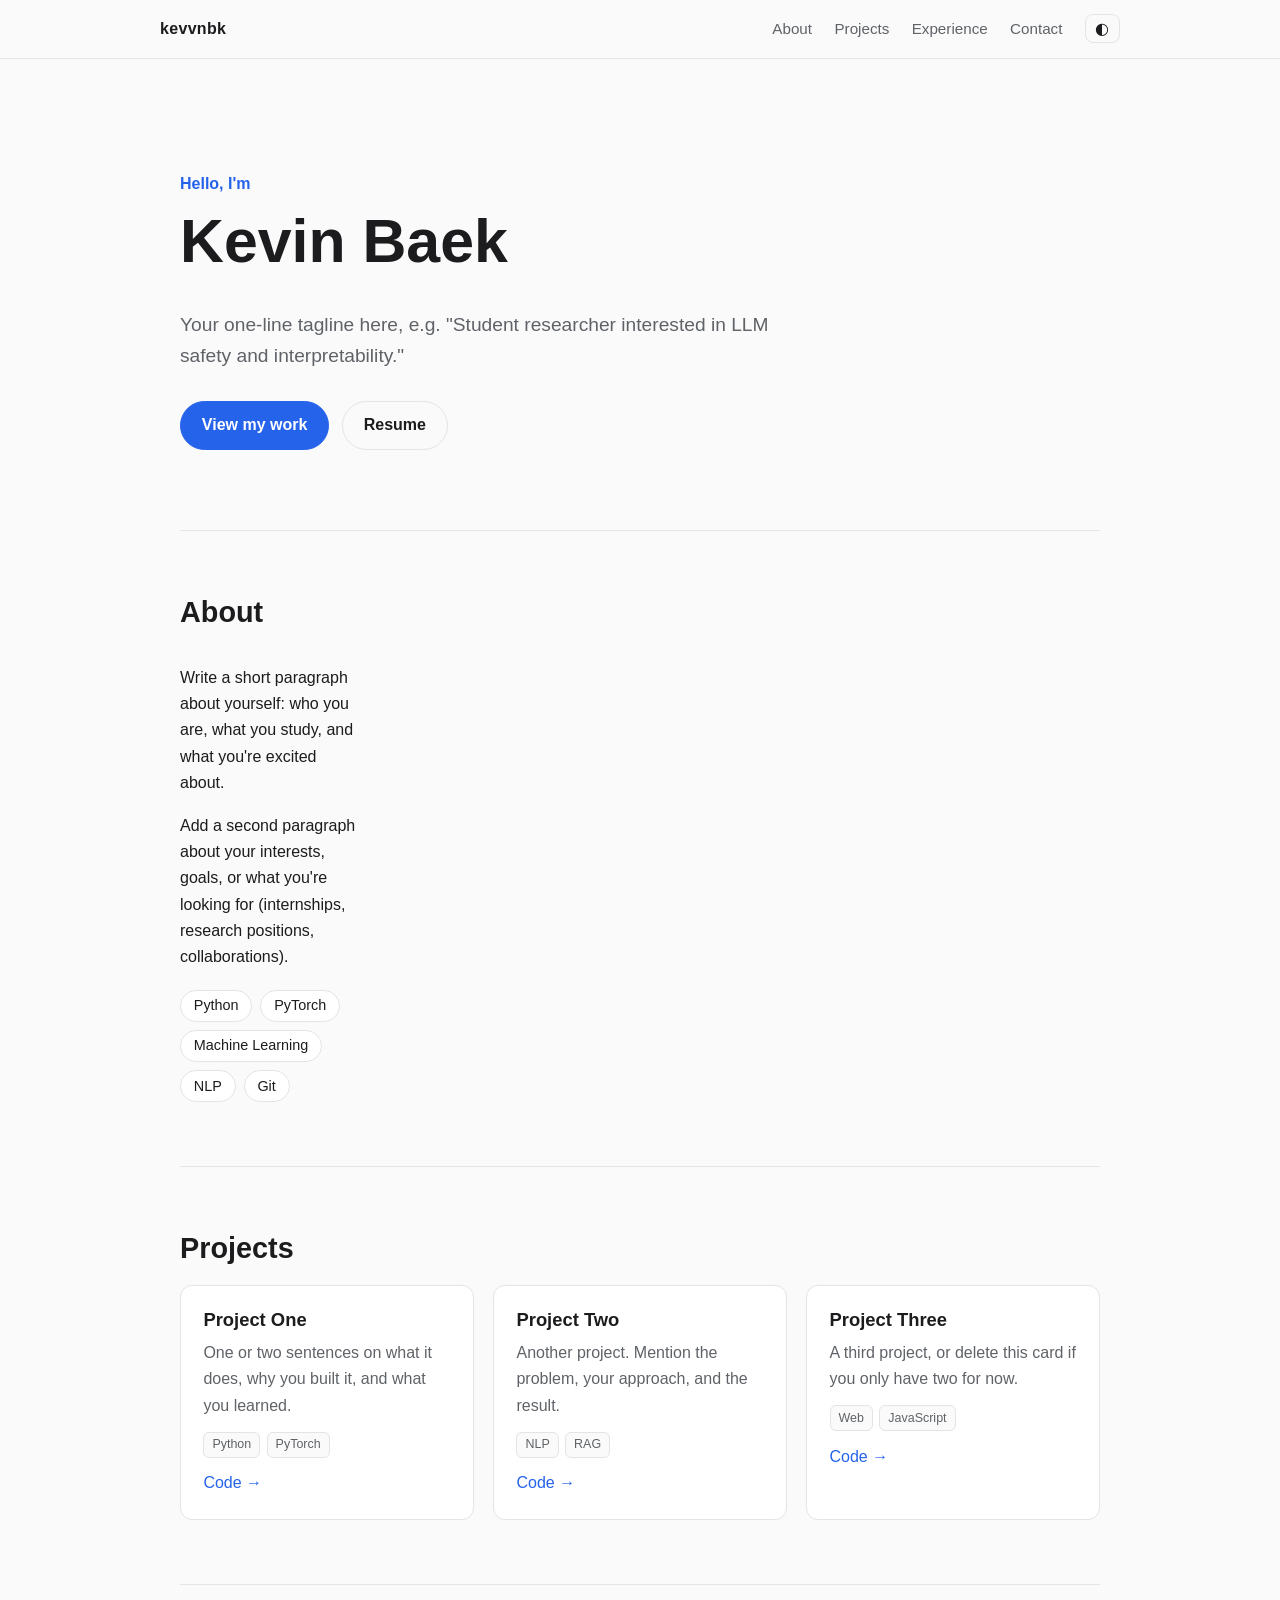
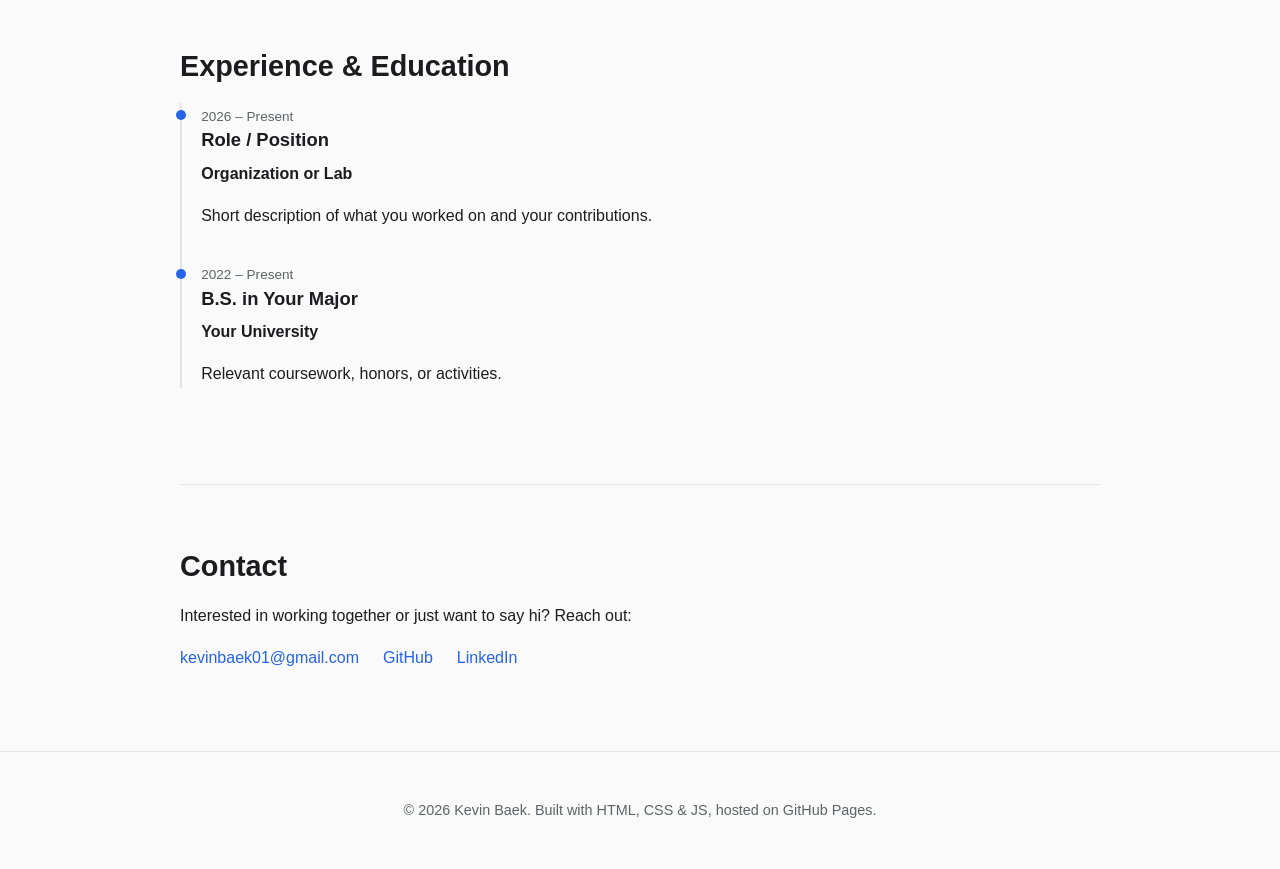
==== index.html @ c14996e8 "basic structure for website" ====
<!DOCTYPE html>
<html lang="en">
<head>
  <meta charset="UTF-8" />
  <meta name="viewport" content="width=device-width, initial-scale=1.0" />
  <title>Kevin Baek | Portfolio</title>
  <meta name="description" content="Portfolio of Kevin Baek: projects, research, and contact." />
  <link rel="icon" href="assets/images/favicon.svg" type="image/svg+xml" />
  <link rel="stylesheet" href="css/style.css" />
</head>
<body>
  <header class="site-header">
    <a class="logo" href="#home">kevvnbk</a>
    <button class="nav-toggle" aria-label="Toggle navigation" aria-expanded="false">☰</button>
    <nav class="site-nav" id="site-nav">
      <a href="#about">About</a>
      <a href="#projects">Projects</a>
      <a href="#experience">Experience</a>
      <a href="#contact">Contact</a>
      <button class="theme-toggle" aria-label="Toggle dark mode">◐</button>
    </nav>
  </header>

  <main>
    <!-- HERO -->
    <section id="home" class="hero">
      <p class="eyebrow">Hello, I'm</p>
      <h1>Kevin Baek</h1>
      <p class="tagline">Your one-line tagline here, e.g. "Student researcher interested in LLM safety and interpretability."</p>
      <div class="hero-actions">
        <a class="btn btn-primary" href="#projects">View my work</a>
        <a class="btn" href="assets/docs/resume.pdf" target="_blank" rel="noopener">Resume</a>
      </div>
    </section>

    <!-- ABOUT -->
    <section id="about" class="section">
      <h2>About</h2>
      <div class="about-grid">
        <img class="avatar" src="assets/images/profile.jpg" alt="Photo of Kevin Baek"
             onerror="this.style.display='none'" />
        <div>
          <p>Write a short paragraph about yourself: who you are, what you study, and what you're excited about.</p>
          <p>Add a second paragraph about your interests, goals, or what you're looking for (internships, research positions, collaborations).</p>
          <ul class="skills">
            <li>Python</li>
            <li>PyTorch</li>
            <li>Machine Learning</li>
            <li>NLP</li>
            <li>Git</li>
          </ul>
        </div>
      </div>
    </section>

    <!-- PROJECTS -->
    <section id="projects" class="section">
      <h2>Projects</h2>
      <div class="cards">
        <article class="card">
          <h3>Project One</h3>
          <p>One or two sentences on what it does, why you built it, and what you learned.</p>
          <p class="tags"><span>Python</span><span>PyTorch</span></p>
          <p class="links">
            <a href="https://github.com/kevvnbk" target="_blank" rel="noopener">Code →</a>
          </p>
        </article>

        <article class="card">
          <h3>Project Two</h3>
          <p>Another project. Mention the problem, your approach, and the result.</p>
          <p class="tags"><span>NLP</span><span>RAG</span></p>
          <p class="links">
            <a href="https://github.com/kevvnbk" target="_blank" rel="noopener">Code →</a>
          </p>
        </article>

        <article class="card">
          <h3>Project Three</h3>
          <p>A third project, or delete this card if you only have two for now.</p>
          <p class="tags"><span>Web</span><span>JavaScript</span></p>
          <p class="links">
            <a href="https://github.com/kevvnbk" target="_blank" rel="noopener">Code →</a>
          </p>
        </article>
      </div>
    </section>

    <!-- EXPERIENCE -->
    <section id="experience" class="section">
      <h2>Experience &amp; Education</h2>
      <ol class="timeline">
        <li>
          <span class="when">2026 – Present</span>
          <h3>Role / Position</h3>
          <p class="where">Organization or Lab</p>
          <p>Short description of what you worked on and your contributions.</p>
        </li>
        <li>
          <span class="when">2022 – Present</span>
          <h3>B.S. in Your Major</h3>
          <p class="where">Your University</p>
          <p>Relevant coursework, honors, or activities.</p>
        </li>
      </ol>
    </section>

    <!-- CONTACT -->
    <section id="contact" class="section">
      <h2>Contact</h2>
      <p>Interested in working together or just want to say hi? Reach out:</p>
      <ul class="contact-list">
        <li><a href="mailto:kevinbaek01@gmail.com">kevinbaek01@gmail.com</a></li>
        <li><a href="https://github.com/kevvnbk" target="_blank" rel="noopener">GitHub</a></li>
        <li><a href="https://www.linkedin.com/in/your-handle" target="_blank" rel="noopener">LinkedIn</a></li>
      </ul>
    </section>
  </main>

  <footer class="site-footer">
    <p>© <span id="year"></span> Kevin Baek. Built with HTML, CSS &amp; JS, hosted on GitHub Pages.</p>
  </footer>

  <script src="js/main.js"></script>
</body>
</html>
---- css/style.css ----
/* ---------- Theme tokens ---------- */
:root {
  --bg: #fafafa;
  --surface: #ffffff;
  --text: #1c1c1e;
  --muted: #5f6368;
  --border: #e4e4e7;
  --accent: #2563eb;
  --accent-contrast: #ffffff;
  --radius: 12px;
  --max-width: 960px;
}

:root[data-theme="dark"] {
  --bg: #0f1115;
  --surface: #171a21;
  --text: #ececf1;
  --muted: #9aa0aa;
  --border: #2a2f3a;
  --accent: #6ea8ff;
  --accent-contrast: #0f1115;
}

/* ---------- Base ---------- */
*, *::before, *::after { box-sizing: border-box; }

html { scroll-behavior: smooth; scroll-padding-top: 72px; }

body {
  margin: 0;
  background: var(--bg);
  color: var(--text);
  font-family: -apple-system, BlinkMacSystemFont, "Segoe UI", Roboto, "Noto Sans KR", sans-serif;
  line-height: 1.65;
}

a { color: var(--accent); text-decoration: none; }
a:hover { text-decoration: underline; }

h1, h2, h3 { line-height: 1.2; margin: 0 0 0.5em; }
h1 { font-size: clamp(2.4rem, 6vw, 3.8rem); }
h2 { font-size: 1.8rem; margin-bottom: 1.2rem; }
h3 { font-size: 1.15rem; }

/* ---------- Header / nav ---------- */
.site-header {
  position: sticky;
  top: 0;
  z-index: 10;
  display: flex;
  align-items: center;
  justify-content: space-between;
  padding: 0.9rem max(1.25rem, calc((100% - var(--max-width)) / 2));
  background: color-mix(in srgb, var(--bg) 88%, transparent);
  backdrop-filter: blur(8px);
  border-bottom: 1px solid var(--border);
}

.logo { font-weight: 700; color: var(--text); letter-spacing: 0.02em; }

.site-nav { display: flex; align-items: center; gap: 1.4rem; }
.site-nav a { color: var(--muted); font-size: 0.95rem; }
.site-nav a:hover { color: var(--text); text-decoration: none; }

.theme-toggle, .nav-toggle {
  background: none;
  border: 1px solid var(--border);
  color: var(--text);
  border-radius: 8px;
  padding: 0.25rem 0.6rem;
  font-size: 1rem;
  cursor: pointer;
}
.nav-toggle { display: none; }

/* ---------- Layout ---------- */
main { max-width: var(--max-width); margin: 0 auto; padding: 0 1.25rem; }
.section { padding: 4rem 0; border-top: 1px solid var(--border); }

/* ---------- Hero ---------- */
.hero { padding: 7rem 0 5rem; }
.eyebrow { color: var(--accent); font-weight: 600; margin: 0 0 0.5rem; }
.tagline { color: var(--muted); font-size: 1.2rem; max-width: 40rem; }
.hero-actions { display: flex; gap: 0.8rem; margin-top: 1.8rem; flex-wrap: wrap; }

.btn {
  display: inline-block;
  padding: 0.65rem 1.3rem;
  border-radius: 999px;
  border: 1px solid var(--border);
  color: var(--text);
  font-weight: 600;
  transition: transform 0.15s ease, border-color 0.15s ease;
}
.btn:hover { text-decoration: none; transform: translateY(-1px); border-color: var(--accent); }
.btn-primary { background: var(--accent); color: var(--accent-contrast); border-color: var(--accent); }

/* ---------- About ---------- */
.about-grid { display: grid; grid-template-columns: 180px 1fr; gap: 2rem; align-items: start; }
.avatar { width: 180px; height: 180px; object-fit: cover; border-radius: 50%; border: 1px solid var(--border); }
.skills { list-style: none; display: flex; flex-wrap: wrap; gap: 0.5rem; padding: 0; margin: 1.2rem 0 0; }
.skills li { background: var(--surface); border: 1px solid var(--border); border-radius: 999px; padding: 0.2rem 0.8rem; font-size: 0.9rem; }

/* ---------- Project cards ---------- */
.cards { display: grid; grid-template-columns: repeat(auto-fill, minmax(260px, 1fr)); gap: 1.2rem; }
.card {
  background: var(--surface);
  border: 1px solid var(--border);
  border-radius: var(--radius);
  padding: 1.4rem;
  transition: transform 0.15s ease, box-shadow 0.15s ease;
}
.card:hover { transform: translateY(-3px); box-shadow: 0 8px 24px rgba(0, 0, 0, 0.08); }
.card p { margin: 0 0 0.8rem; color: var(--muted); }
.tags { display: flex; flex-wrap: wrap; gap: 0.4rem; }
.tags span { font-size: 0.78rem; background: var(--bg); border: 1px solid var(--border); border-radius: 6px; padding: 0.1rem 0.5rem; }
.links { margin-bottom: 0 !important; }

/* ---------- Timeline ---------- */
.timeline { list-style: none; margin: 0; padding: 0 0 0 1.2rem; border-left: 2px solid var(--border); }
.timeline li { position: relative; margin-bottom: 2rem; }
.timeline li::before {
  content: "";
  position: absolute;
  left: calc(-1.2rem - 6px);
  top: 0.45rem;
  width: 10px;
  height: 10px;
  border-radius: 50%;
  background: var(--accent);
}
.when { font-size: 0.85rem; color: var(--muted); }
.where { margin: 0 0 0.3rem; font-weight: 600; }

/* ---------- Contact ---------- */
.contact-list { list-style: none; padding: 0; display: flex; gap: 1.5rem; flex-wrap: wrap; }

/* ---------- Footer ---------- */
.site-footer { text-align: center; padding: 2rem 1rem; color: var(--muted); font-size: 0.9rem; border-top: 1px solid var(--border); }

/* ---------- Responsive ---------- */
@media (max-width: 680px) {
  .nav-toggle { display: block; }
  .site-nav {
    display: none;
    position: absolute;
    top: 100%;
    left: 0;
    right: 0;
    flex-direction: column;
    align-items: flex-start;
    gap: 1rem;
    padding: 1rem 1.25rem;
    background: var(--bg);
    border-bottom: 1px solid var(--border);
  }
  .site-nav.open { display: flex; }
  .about-grid { grid-template-columns: 1fr; }
  .avatar { width: 120px; height: 120px; }
  .hero { padding: 4rem 0 3rem; }
}
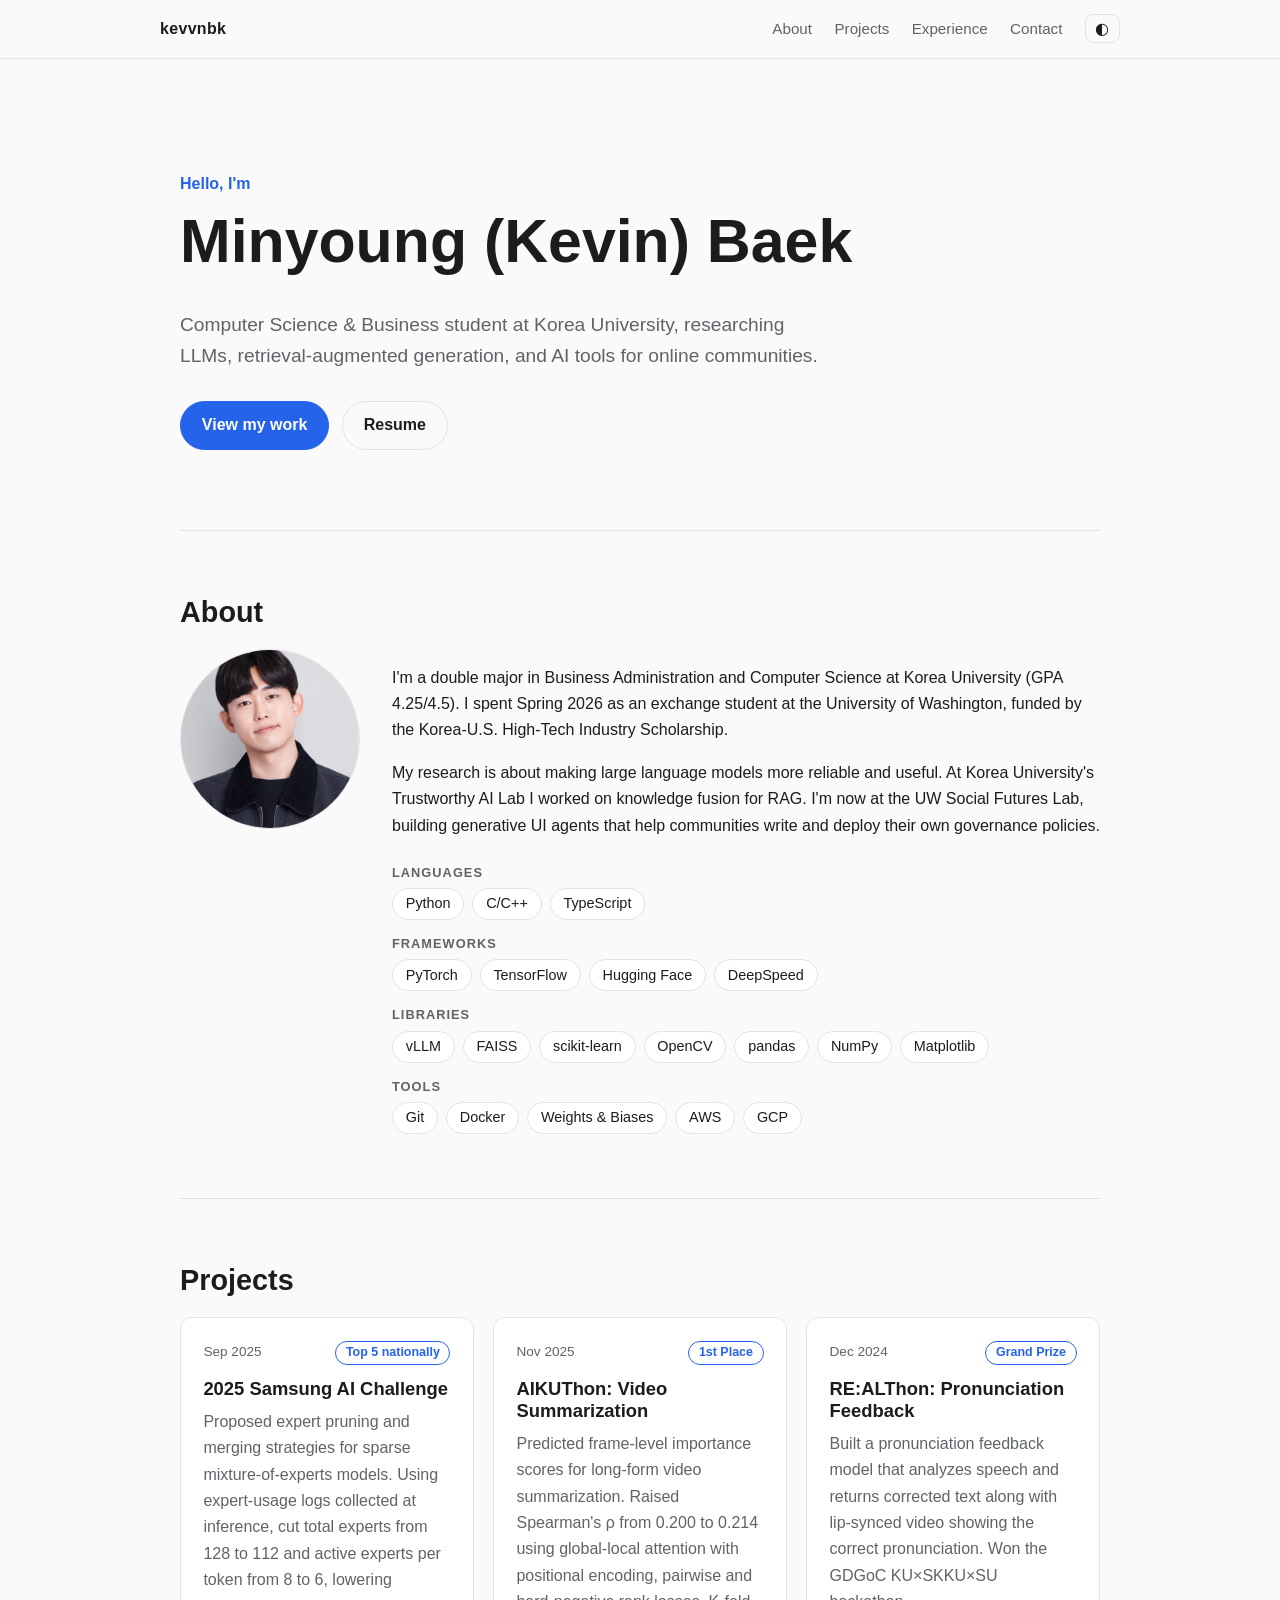
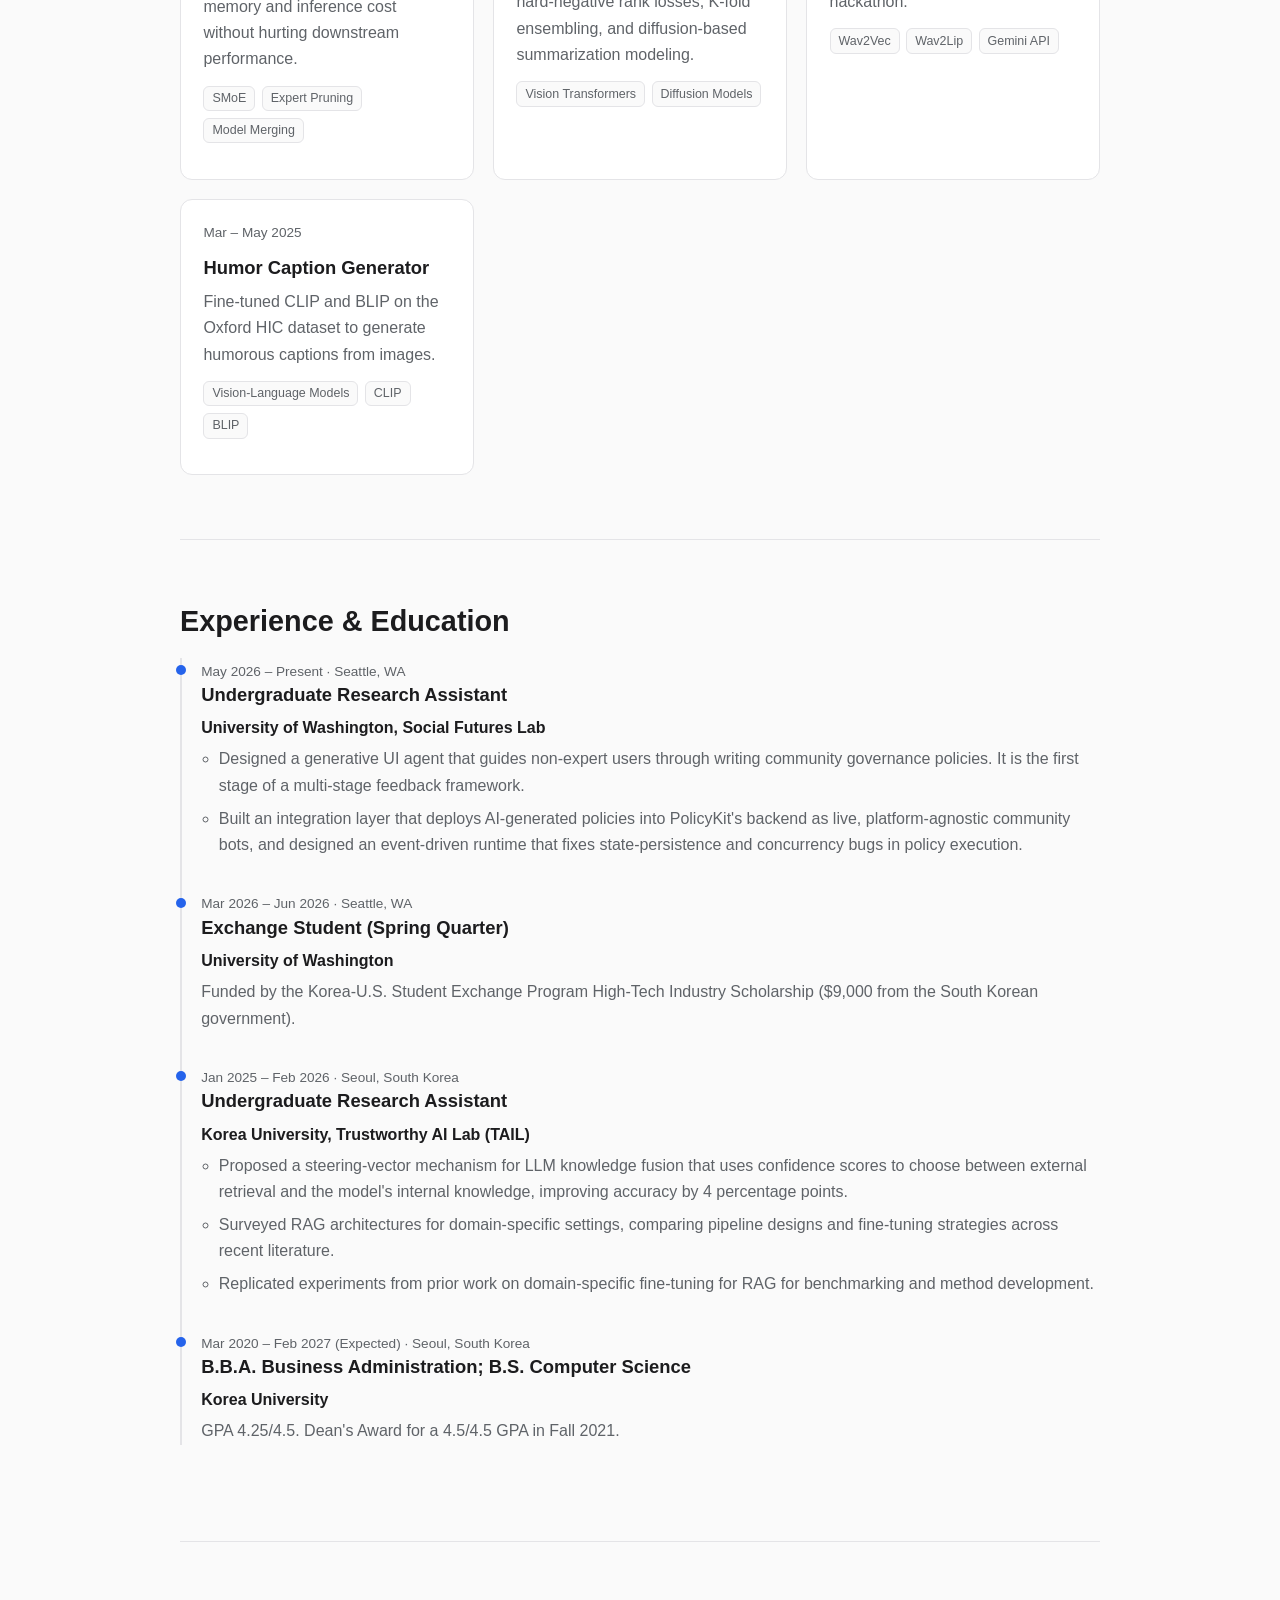
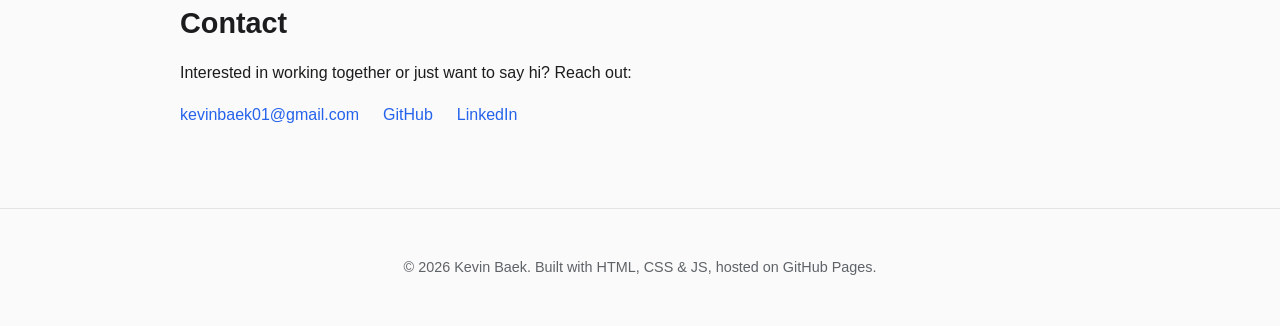
==== commit 24f1bd2c: "update website" ====
--- a/index.html
+++ b/index.html
@@ -1,126 +1,294 @@
-<!DOCTYPE html>
+<!doctype html>
 <html lang="en">
-<head>
-  <meta charset="UTF-8" />
-  <meta name="viewport" content="width=device-width, initial-scale=1.0" />
-  <title>Kevin Baek | Portfolio</title>
-  <meta name="description" content="Portfolio of Kevin Baek: projects, research, and contact." />
-  <link rel="icon" href="assets/images/favicon.svg" type="image/svg+xml" />
-  <link rel="stylesheet" href="css/style.css" />
-</head>
-<body>
-  <header class="site-header">
-    <a class="logo" href="#home">kevvnbk</a>
-    <button class="nav-toggle" aria-label="Toggle navigation" aria-expanded="false">☰</button>
-    <nav class="site-nav" id="site-nav">
-      <a href="#about">About</a>
-      <a href="#projects">Projects</a>
-      <a href="#experience">Experience</a>
-      <a href="#contact">Contact</a>
-      <button class="theme-toggle" aria-label="Toggle dark mode">◐</button>
-    </nav>
-  </header>
-
-  <main>
-    <!-- HERO -->
-    <section id="home" class="hero">
-      <p class="eyebrow">Hello, I'm</p>
-      <h1>Kevin Baek</h1>
-      <p class="tagline">Your one-line tagline here, e.g. "Student researcher interested in LLM safety and interpretability."</p>
-      <div class="hero-actions">
-        <a class="btn btn-primary" href="#projects">View my work</a>
-        <a class="btn" href="assets/docs/resume.pdf" target="_blank" rel="noopener">Resume</a>
-      </div>
-    </section>
-
-    <!-- ABOUT -->
-    <section id="about" class="section">
-      <h2>About</h2>
-      <div class="about-grid">
-        <img class="avatar" src="assets/images/profile.jpg" alt="Photo of Kevin Baek"
-             onerror="this.style.display='none'" />
-        <div>
-          <p>Write a short paragraph about yourself: who you are, what you study, and what you're excited about.</p>
-          <p>Add a second paragraph about your interests, goals, or what you're looking for (internships, research positions, collaborations).</p>
-          <ul class="skills">
-            <li>Python</li>
-            <li>PyTorch</li>
-            <li>Machine Learning</li>
-            <li>NLP</li>
-            <li>Git</li>
-          </ul>
+  <head>
+    <meta charset="UTF-8" />
+    <meta name="viewport" content="width=device-width, initial-scale=1.0" />
+    <title>Minyoung (Kevin) Baek | Portfolio</title>
+    <meta
+      name="description"
+      content="Minyoung (Kevin) Baek: CS &amp; Business student at Korea University researching LLMs and RAG."
+    />
+    <link rel="icon" href="assets/images/favicon.svg" type="image/svg+xml" />
+    <link rel="stylesheet" href="css/style.css" />
+  </head>
+  <body>
+    <header class="site-header">
+      <a class="logo" href="#home">kevvnbk</a>
+      <button
+        class="nav-toggle"
+        aria-label="Toggle navigation"
+        aria-expanded="false"
+      >
+        ☰
+      </button>
+      <nav class="site-nav" id="site-nav">
+        <a href="#about">About</a>
+        <a href="#projects">Projects</a>
+        <a href="#experience">Experience</a>
+        <a href="#contact">Contact</a>
+        <button class="theme-toggle" aria-label="Toggle dark mode">◐</button>
+      </nav>
+    </header>
+
+    <main>
+      <!-- HERO -->
+      <section id="home" class="hero">
+        <p class="eyebrow">Hello, I'm</p>
+        <h1>Minyoung (Kevin) Baek</h1>
+        <p class="tagline">
+          Computer Science &amp; Business student at Korea University,
+          researching LLMs, retrieval-augmented generation, and AI tools for
+          online communities.
+        </p>
+        <div class="hero-actions">
+          <a class="btn btn-primary" href="#projects">View my work</a>
+          <a
+            class="btn"
+            href="assets/docs/Minyoung_Baek_Resume.pdf"
+            target="_blank"
+            rel="noopener"
+            >Resume</a
+          >
         </div>
-      </div>
-    </section>
-
-    <!-- PROJECTS -->
-    <section id="projects" class="section">
-      <h2>Projects</h2>
-      <div class="cards">
-        <article class="card">
-          <h3>Project One</h3>
-          <p>One or two sentences on what it does, why you built it, and what you learned.</p>
-          <p class="tags"><span>Python</span><span>PyTorch</span></p>
-          <p class="links">
-            <a href="https://github.com/kevvnbk" target="_blank" rel="noopener">Code →</a>
-          </p>
-        </article>
-
-        <article class="card">
-          <h3>Project Two</h3>
-          <p>Another project. Mention the problem, your approach, and the result.</p>
-          <p class="tags"><span>NLP</span><span>RAG</span></p>
-          <p class="links">
-            <a href="https://github.com/kevvnbk" target="_blank" rel="noopener">Code →</a>
-          </p>
-        </article>
-
-        <article class="card">
-          <h3>Project Three</h3>
-          <p>A third project, or delete this card if you only have two for now.</p>
-          <p class="tags"><span>Web</span><span>JavaScript</span></p>
-          <p class="links">
-            <a href="https://github.com/kevvnbk" target="_blank" rel="noopener">Code →</a>
-          </p>
-        </article>
-      </div>
-    </section>
-
-    <!-- EXPERIENCE -->
-    <section id="experience" class="section">
-      <h2>Experience &amp; Education</h2>
-      <ol class="timeline">
-        <li>
-          <span class="when">2026 – Present</span>
-          <h3>Role / Position</h3>
-          <p class="where">Organization or Lab</p>
-          <p>Short description of what you worked on and your contributions.</p>
-        </li>
-        <li>
-          <span class="when">2022 – Present</span>
-          <h3>B.S. in Your Major</h3>
-          <p class="where">Your University</p>
-          <p>Relevant coursework, honors, or activities.</p>
-        </li>
-      </ol>
-    </section>
-
-    <!-- CONTACT -->
-    <section id="contact" class="section">
-      <h2>Contact</h2>
-      <p>Interested in working together or just want to say hi? Reach out:</p>
-      <ul class="contact-list">
-        <li><a href="mailto:kevinbaek01@gmail.com">kevinbaek01@gmail.com</a></li>
-        <li><a href="https://github.com/kevvnbk" target="_blank" rel="noopener">GitHub</a></li>
-        <li><a href="https://www.linkedin.com/in/your-handle" target="_blank" rel="noopener">LinkedIn</a></li>
-      </ul>
-    </section>
-  </main>
-
-  <footer class="site-footer">
-    <p>© <span id="year"></span> Kevin Baek. Built with HTML, CSS &amp; JS, hosted on GitHub Pages.</p>
-  </footer>
-
-  <script src="js/main.js"></script>
-</body>
+      </section>
+
+      <!-- ABOUT -->
+      <section id="about" class="section">
+        <h2>About</h2>
+        <div class="about-grid">
+          <img
+            class="avatar"
+            src="assets/images/profile_photo.png"
+            alt="Photo of Minyoung (Kevin) Baek"
+            onerror="this.style.display = 'none'"
+          />
+          <div>
+            <p>
+              I'm a double major in Business Administration and Computer
+              Science at Korea University (GPA 4.25/4.5). I spent Spring 2026
+              as an exchange student at the University of Washington, funded by
+              the Korea-U.S. High-Tech Industry Scholarship.
+            </p>
+            <p>
+              My research is about making large language models more reliable
+              and useful. At Korea University's Trustworthy AI Lab I worked on
+              knowledge fusion for RAG. I'm now at the UW Social Futures Lab,
+              building generative UI agents that help communities write and
+              deploy their own governance policies.
+            </p>
+            <div class="skill-groups">
+              <div>
+                <h3>Languages</h3>
+                <ul class="skills">
+                  <li>Python</li>
+                  <li>C/C++</li>
+                  <li>TypeScript</li>
+                </ul>
+              </div>
+              <div>
+                <h3>Frameworks</h3>
+                <ul class="skills">
+                  <li>PyTorch</li>
+                  <li>TensorFlow</li>
+                  <li>Hugging Face</li>
+                  <li>DeepSpeed</li>
+                </ul>
+              </div>
+              <div>
+                <h3>Libraries</h3>
+                <ul class="skills">
+                  <li>vLLM</li>
+                  <li>FAISS</li>
+                  <li>scikit-learn</li>
+                  <li>OpenCV</li>
+                  <li>pandas</li>
+                  <li>NumPy</li>
+                  <li>Matplotlib</li>
+                </ul>
+              </div>
+              <div>
+                <h3>Tools</h3>
+                <ul class="skills">
+                  <li>Git</li>
+                  <li>Docker</li>
+                  <li>Weights &amp; Biases</li>
+                  <li>AWS</li>
+                  <li>GCP</li>
+                </ul>
+              </div>
+            </div>
+          </div>
+        </div>
+      </section>
+
+      <!-- PROJECTS -->
+      <section id="projects" class="section">
+        <h2>Projects</h2>
+        <div class="cards">
+          <article class="card">
+            <p class="card-meta">
+              <span class="when">Sep 2025</span>
+              <span class="award">Top 5 nationally</span>
+            </p>
+            <h3>2025 Samsung AI Challenge</h3>
+            <p>
+              Proposed expert pruning and merging strategies for sparse
+              mixture-of-experts models. Using expert-usage logs collected at
+              inference, cut total experts from 128 to 112 and active experts
+              per token from 8 to 6, lowering memory and inference cost without
+              hurting downstream performance.
+            </p>
+            <p class="tags">
+              <span>SMoE</span><span>Expert Pruning</span><span>Model Merging</span>
+            </p>
+          </article>
+
+          <article class="card">
+            <p class="card-meta">
+              <span class="when">Nov 2025</span>
+              <span class="award">1st Place</span>
+            </p>
+            <h3>AIKUThon: Video Summarization</h3>
+            <p>
+              Predicted frame-level importance scores for long-form video
+              summarization. Raised Spearman's ρ from 0.200 to 0.214 using
+              global-local attention with positional encoding, pairwise and
+              hard-negative rank losses, K-fold ensembling, and diffusion-based
+              summarization modeling.
+            </p>
+            <p class="tags">
+              <span>Vision Transformers</span><span>Diffusion Models</span>
+            </p>
+          </article>
+
+          <article class="card">
+            <p class="card-meta">
+              <span class="when">Dec 2024</span>
+              <span class="award">Grand Prize</span>
+            </p>
+            <h3>RE:ALThon: Pronunciation Feedback</h3>
+            <p>
+              Built a pronunciation feedback model that analyzes speech and
+              returns corrected text along with lip-synced video showing the
+              correct pronunciation. Won the GDGoC KU×SKKU×SU hackathon.
+            </p>
+            <p class="tags">
+              <span>Wav2Vec</span><span>Wav2Lip</span><span>Gemini API</span>
+            </p>
+          </article>
+
+          <article class="card">
+            <p class="card-meta">
+              <span class="when">Mar – May 2025</span>
+            </p>
+            <h3>Humor Caption Generator</h3>
+            <p>
+              Fine-tuned CLIP and BLIP on the Oxford HIC dataset to generate
+              humorous captions from images.
+            </p>
+            <p class="tags">
+              <span>Vision-Language Models</span><span>CLIP</span><span>BLIP</span>
+            </p>
+          </article>
+        </div>
+      </section>
+
+      <!-- EXPERIENCE -->
+      <section id="experience" class="section">
+        <h2>Experience &amp; Education</h2>
+        <ol class="timeline">
+          <li>
+            <span class="when">May 2026 – Present · Seattle, WA</span>
+            <h3>Undergraduate Research Assistant</h3>
+            <p class="where">University of Washington, Social Futures Lab</p>
+            <ul>
+              <li>
+                Designed a generative UI agent that guides non-expert users
+                through writing community governance policies. It is the first
+                stage of a multi-stage feedback framework.
+              </li>
+              <li>
+                Built an integration layer that deploys AI-generated policies
+                into PolicyKit's backend as live, platform-agnostic community
+                bots, and designed an event-driven runtime that fixes
+                state-persistence and concurrency bugs in policy execution.
+              </li>
+            </ul>
+          </li>
+          <li>
+            <span class="when">Mar 2026 – Jun 2026 · Seattle, WA</span>
+            <h3>Exchange Student (Spring Quarter)</h3>
+            <p class="where">University of Washington</p>
+            <p>
+              Funded by the Korea-U.S. Student Exchange Program High-Tech
+              Industry Scholarship ($9,000 from the South Korean government).
+            </p>
+          </li>
+          <li>
+            <span class="when">Jan 2025 – Feb 2026 · Seoul, South Korea</span>
+            <h3>Undergraduate Research Assistant</h3>
+            <p class="where">Korea University, Trustworthy AI Lab (TAIL)</p>
+            <ul>
+              <li>
+                Proposed a steering-vector mechanism for LLM knowledge fusion
+                that uses confidence scores to choose between external
+                retrieval and the model's internal knowledge, improving
+                accuracy by 4 percentage points.
+              </li>
+              <li>
+                Surveyed RAG architectures for domain-specific settings,
+                comparing pipeline designs and fine-tuning strategies across
+                recent literature.
+              </li>
+              <li>
+                Replicated experiments from prior work on domain-specific
+                fine-tuning for RAG for benchmarking and method development.
+              </li>
+            </ul>
+          </li>
+          <li>
+            <span class="when">Mar 2020 – Feb 2027 (Expected) · Seoul, South Korea</span>
+            <h3>B.B.A. Business Administration; B.S. Computer Science</h3>
+            <p class="where">Korea University</p>
+            <p>
+              GPA 4.25/4.5. Dean's Award for a 4.5/4.5 GPA in Fall 2021.
+            </p>
+          </li>
+        </ol>
+      </section>
+
+      <!-- CONTACT -->
+      <section id="contact" class="section">
+        <h2>Contact</h2>
+        <p>Interested in working together or just want to say hi? Reach out:</p>
+        <ul class="contact-list">
+          <li>
+            <a href="mailto:kevinbaek01@gmail.com">kevinbaek01@gmail.com</a>
+          </li>
+          <li>
+            <a href="https://github.com/kevvnbk" target="_blank" rel="noopener"
+              >GitHub</a
+            >
+          </li>
+          <li>
+            <a
+              href="https://www.linkedin.com/in/minyoung-baek"
+              target="_blank"
+              rel="noopener"
+              >LinkedIn</a
+            >
+          </li>
+        </ul>
+      </section>
+    </main>
+
+    <footer class="site-footer">
+      <p>
+        © <span id="year"></span> Kevin Baek. Built with HTML, CSS &amp; JS,
+        hosted on GitHub Pages.
+      </p>
+    </footer>
+
+    <script src="js/main.js"></script>
+  </body>
 </html>
--- a/css/style.css
+++ b/css/style.css
@@ -100,6 +100,9 @@
 .avatar { width: 180px; height: 180px; object-fit: cover; border-radius: 50%; border: 1px solid var(--border); }
 .skills { list-style: none; display: flex; flex-wrap: wrap; gap: 0.5rem; padding: 0; margin: 1.2rem 0 0; }
 .skills li { background: var(--surface); border: 1px solid var(--border); border-radius: 999px; padding: 0.2rem 0.8rem; font-size: 0.9rem; }
+.skill-groups { display: grid; gap: 1rem; margin-top: 1.6rem; }
+.skill-groups h3 { font-size: 0.8rem; text-transform: uppercase; letter-spacing: 0.08em; color: var(--muted); margin: 0; }
+.skill-groups .skills { margin-top: 0.5rem; }
 
 /* ---------- Project cards ---------- */
 .cards { display: grid; grid-template-columns: repeat(auto-fill, minmax(260px, 1fr)); gap: 1.2rem; }
@@ -115,6 +118,8 @@
 .tags { display: flex; flex-wrap: wrap; gap: 0.4rem; }
 .tags span { font-size: 0.78rem; background: var(--bg); border: 1px solid var(--border); border-radius: 6px; padding: 0.1rem 0.5rem; }
 .links { margin-bottom: 0 !important; }
+.card-meta { display: flex; justify-content: space-between; align-items: center; gap: 0.5rem; flex-wrap: wrap; }
+.award { font-size: 0.78rem; font-weight: 600; color: var(--accent); border: 1px solid var(--accent); border-radius: 999px; padding: 0.05rem 0.6rem; }
 
 /* ---------- Timeline ---------- */
 .timeline { list-style: none; margin: 0; padding: 0 0 0 1.2rem; border-left: 2px solid var(--border); }
@@ -131,6 +136,10 @@
 }
 .when { font-size: 0.85rem; color: var(--muted); }
 .where { margin: 0 0 0.3rem; font-weight: 600; }
+.timeline ul { margin: 0.3rem 0 0; padding-left: 1.1rem; color: var(--muted); }
+.timeline ul li { margin-bottom: 0.4rem; }
+.timeline ul li::before { content: none; }
+.timeline > li > p:not(.where) { color: var(--muted); margin: 0.3rem 0 0; }
 
 /* ---------- Contact ---------- */
 .contact-list { list-style: none; padding: 0; display: flex; gap: 1.5rem; flex-wrap: wrap; }
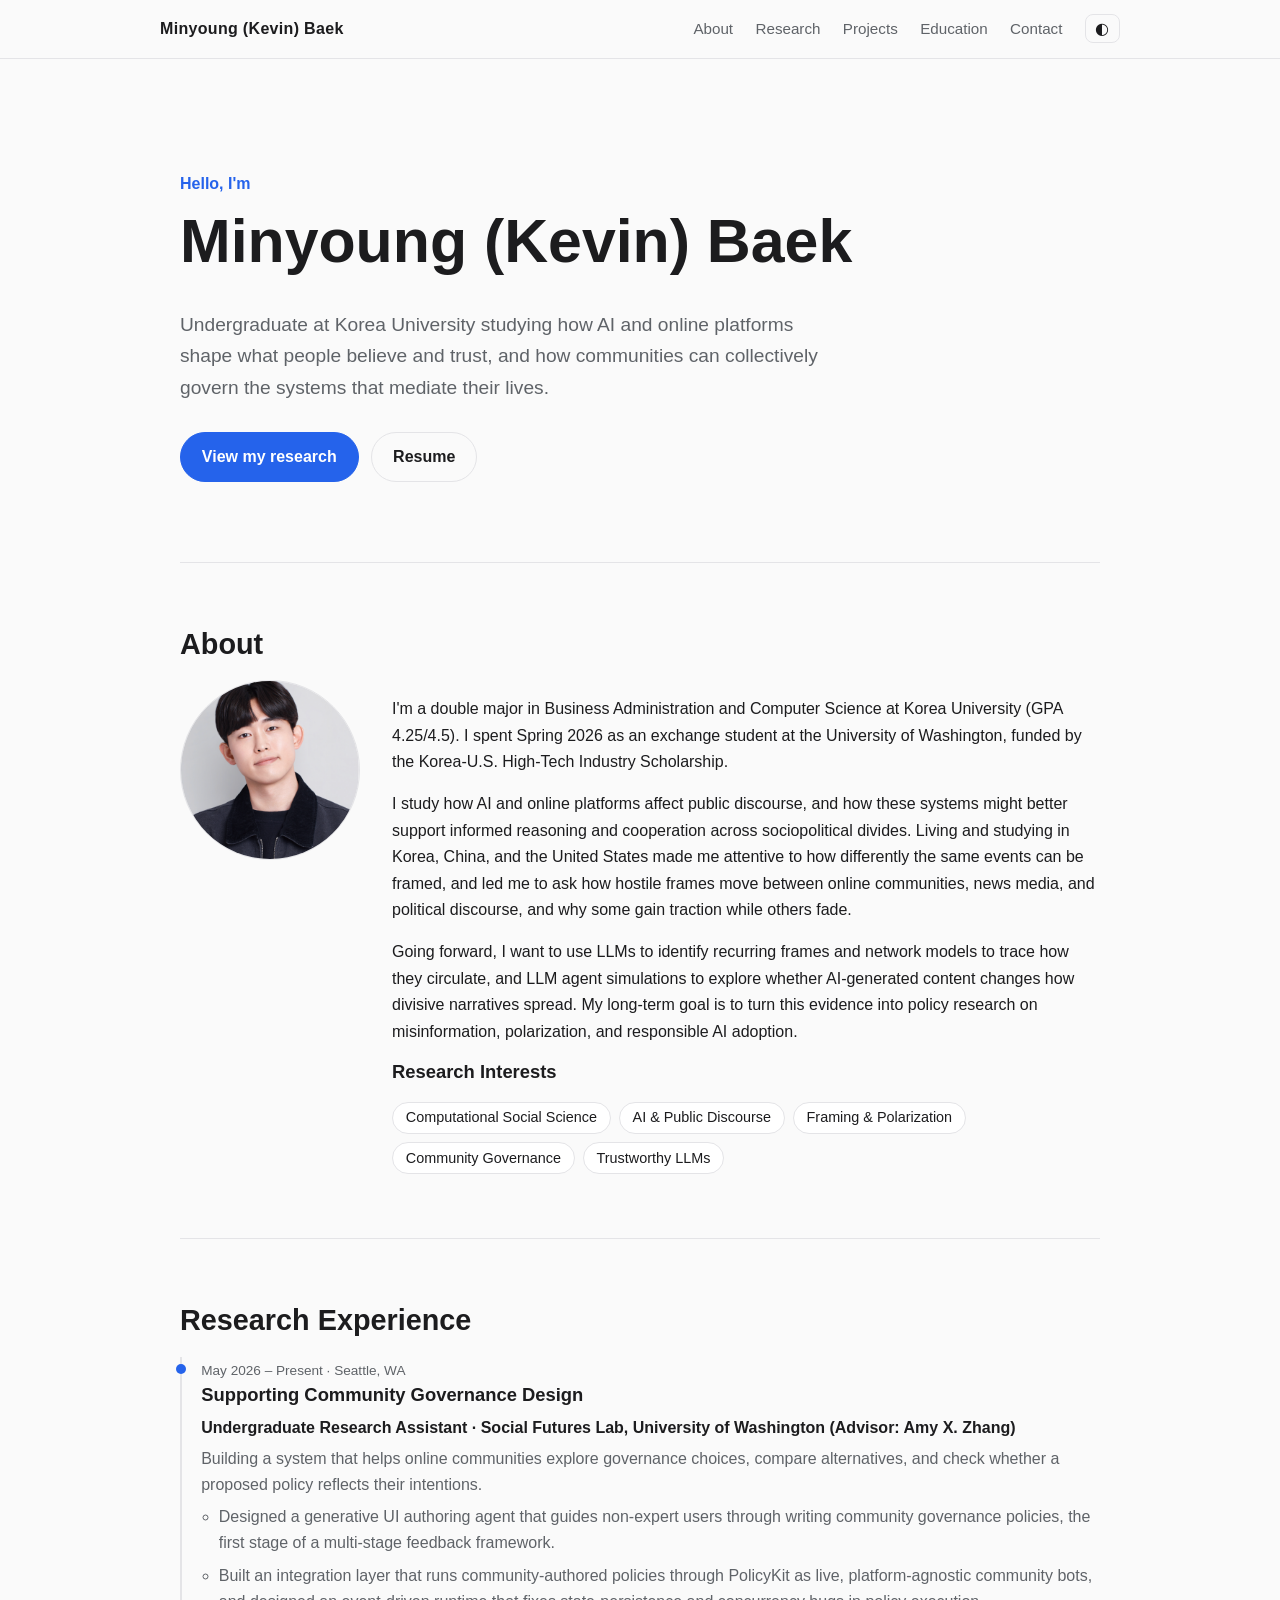
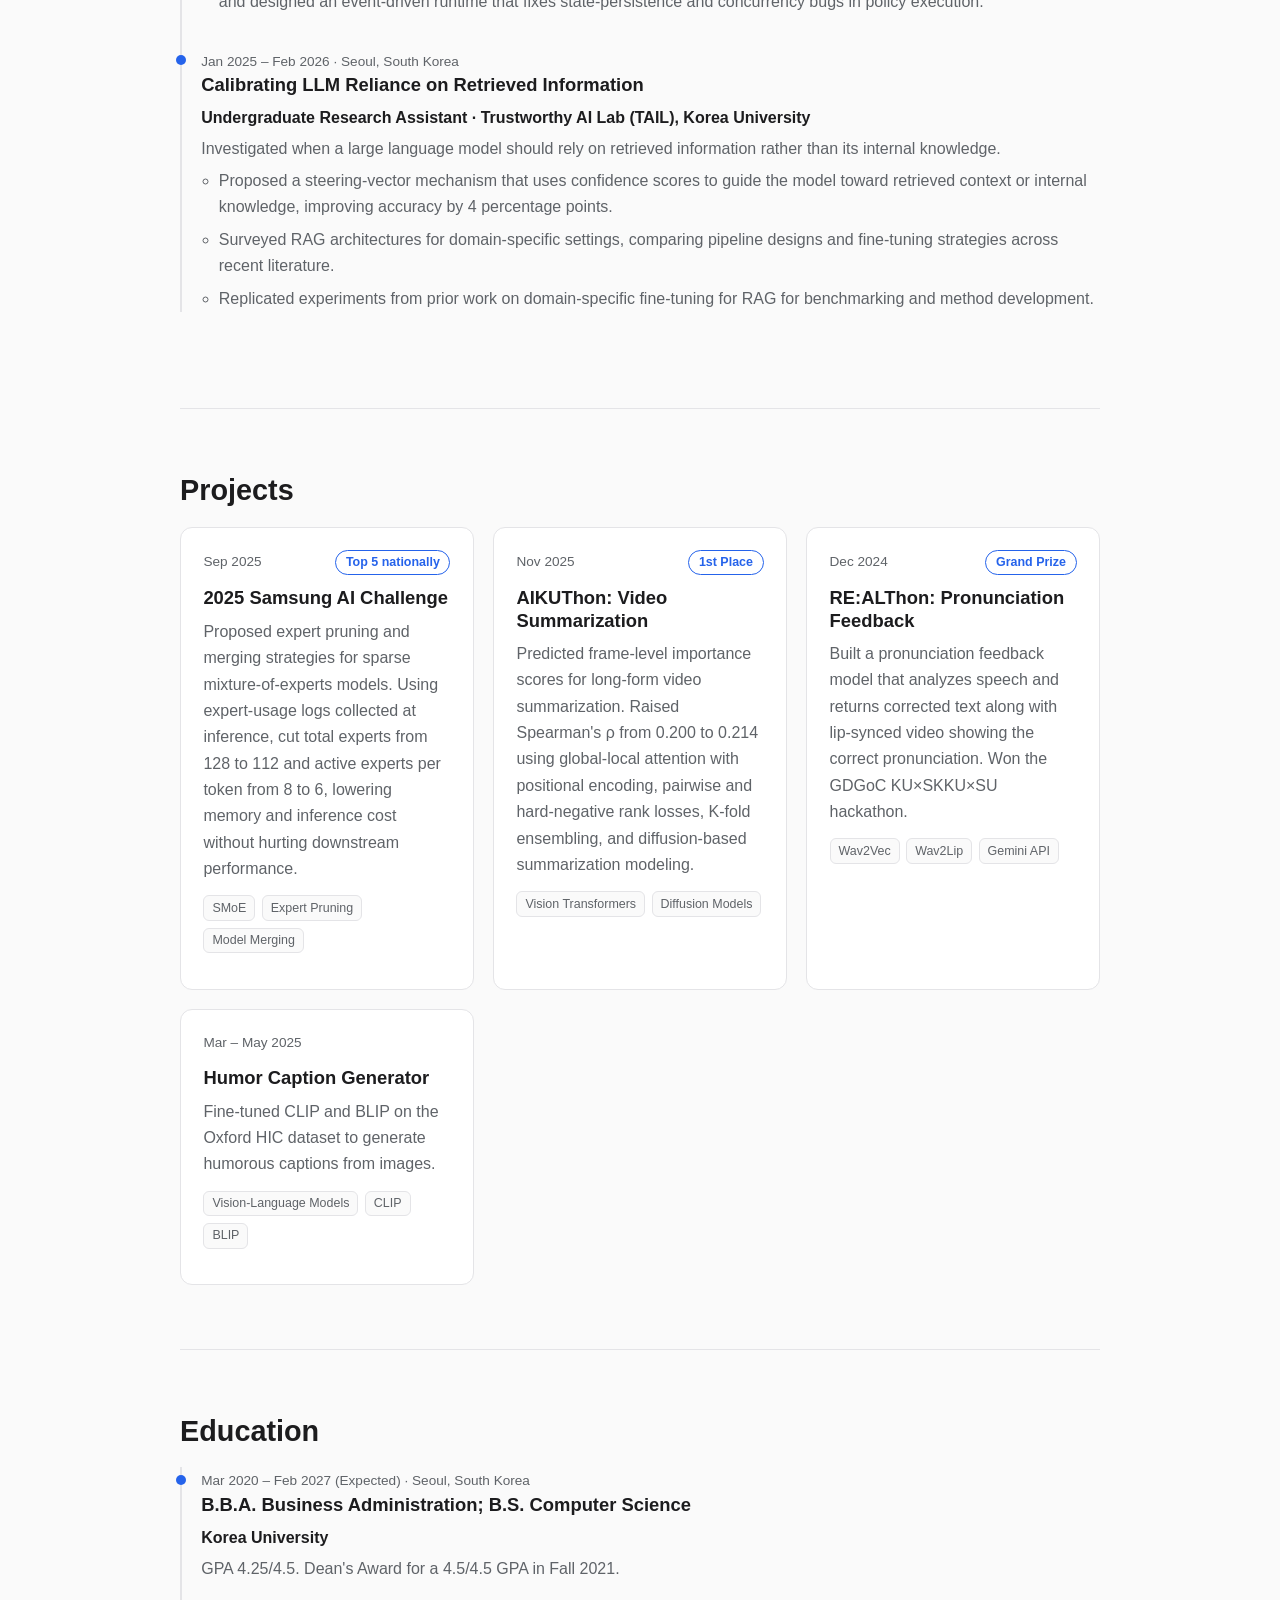
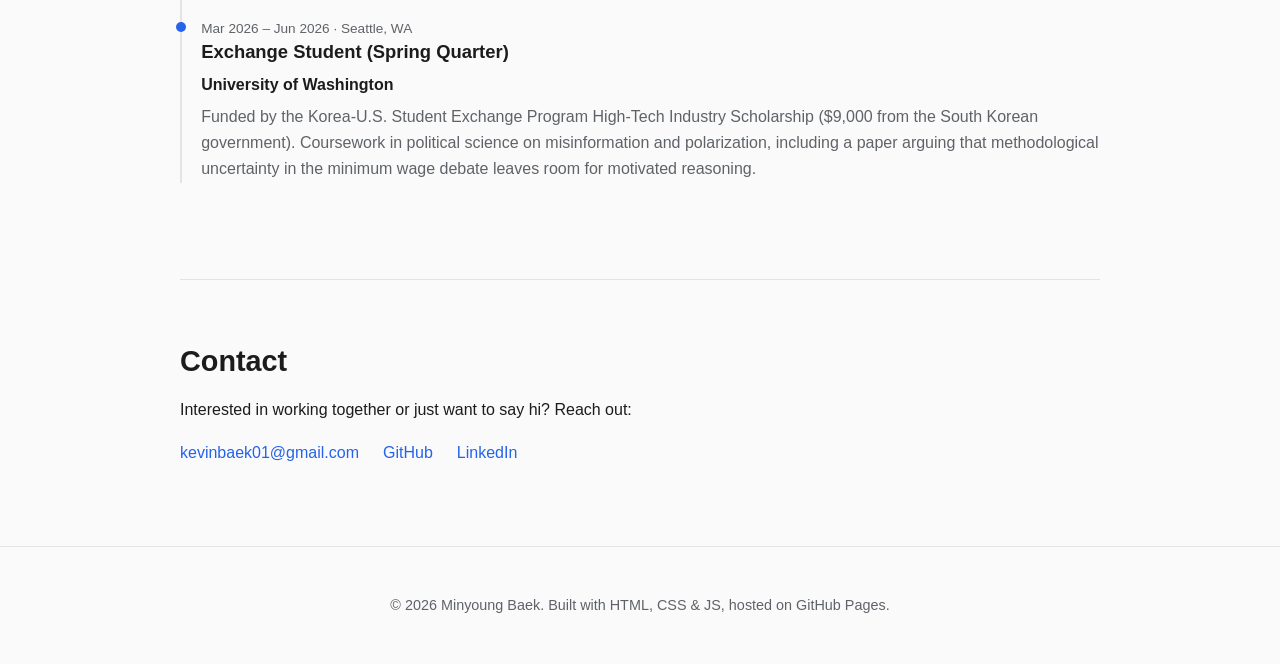
==== commit df93c473: "update website" ====
--- a/index.html
+++ b/index.html
@@ -6,14 +6,14 @@
     <title>Minyoung (Kevin) Baek | Portfolio</title>
     <meta
       name="description"
-      content="Minyoung (Kevin) Baek: CS &amp; Business student at Korea University researching LLMs and RAG."
+      content="Minyoung (Kevin) Baek: Korea University undergraduate researching how AI and online platforms shape public discourse, and how communities can govern the systems they use."
     />
     <link rel="icon" href="assets/images/favicon.svg" type="image/svg+xml" />
     <link rel="stylesheet" href="css/style.css" />
   </head>
   <body>
     <header class="site-header">
-      <a class="logo" href="#home">kevvnbk</a>
+      <a class="logo" href="#home">Minyoung (Kevin) Baek</a>
       <button
         class="nav-toggle"
         aria-label="Toggle navigation"
@@ -23,8 +23,9 @@
       </button>
       <nav class="site-nav" id="site-nav">
         <a href="#about">About</a>
+        <a href="#research">Research</a>
         <a href="#projects">Projects</a>
-        <a href="#experience">Experience</a>
+        <a href="#education">Education</a>
         <a href="#contact">Contact</a>
         <button class="theme-toggle" aria-label="Toggle dark mode">◐</button>
       </nav>
@@ -36,12 +37,12 @@
         <p class="eyebrow">Hello, I'm</p>
         <h1>Minyoung (Kevin) Baek</h1>
         <p class="tagline">
-          Computer Science &amp; Business student at Korea University,
-          researching LLMs, retrieval-augmented generation, and AI tools for
-          online communities.
+          Undergraduate at Korea University studying how AI and online platforms
+          shape what people believe and trust, and how communities can
+          collectively govern the systems that mediate their lives.
         </p>
         <div class="hero-actions">
-          <a class="btn btn-primary" href="#projects">View my work</a>
+          <a class="btn btn-primary" href="#research">View my research</a>
           <a
             class="btn"
             href="assets/docs/Minyoung_Baek_Resume.pdf"
@@ -64,19 +65,37 @@
           />
           <div>
             <p>
-              I'm a double major in Business Administration and Computer
-              Science at Korea University (GPA 4.25/4.5). I spent Spring 2026
-              as an exchange student at the University of Washington, funded by
-              the Korea-U.S. High-Tech Industry Scholarship.
-            </p>
-            <p>
-              My research is about making large language models more reliable
-              and useful. At Korea University's Trustworthy AI Lab I worked on
-              knowledge fusion for RAG. I'm now at the UW Social Futures Lab,
-              building generative UI agents that help communities write and
-              deploy their own governance policies.
-            </p>
-            <div class="skill-groups">
+              I'm a double major in Business Administration and Computer Science
+              at Korea University (GPA 4.25/4.5). I spent Spring 2026 as an
+              exchange student at the University of Washington, funded by the
+              Korea-U.S. High-Tech Industry Scholarship.
+            </p>
+            <p>
+              I study how AI and online platforms affect public discourse, and
+              how these systems might better support informed reasoning and
+              cooperation across sociopolitical divides. Living and studying in
+              Korea, China, and the United States made me attentive to how
+              differently the same events can be framed, and led me to ask how
+              hostile frames move between online communities, news media, and
+              political discourse, and why some gain traction while others fade.
+            </p>
+            <p>
+              Going forward, I want to use LLMs to identify recurring frames and
+              network models to trace how they circulate, and LLM agent
+              simulations to explore whether AI-generated content changes how
+              divisive narratives spread. My long-term goal is to turn this
+              evidence into policy research on misinformation, polarization, and
+              responsible AI adoption.
+            </p>
+            <h3>Research Interests</h3>
+            <ul class="skills">
+              <li>Computational Social Science</li>
+              <li>AI &amp; Public Discourse</li>
+              <li>Framing &amp; Polarization</li>
+              <li>Community Governance</li>
+              <li>Trustworthy LLMs</li>
+            </ul>
+            <!-- <div class="skill-groups">
               <div>
                 <h3>Languages</h3>
                 <ul class="skills">
@@ -116,9 +135,70 @@
                   <li>GCP</li>
                 </ul>
               </div>
-            </div>
+            </div> -->
           </div>
         </div>
+      </section>
+
+      <!-- RESEARCH -->
+      <section id="research" class="section">
+        <h2>Research Experience</h2>
+        <ol class="timeline">
+          <li>
+            <span class="when">May 2026 – Present · Seattle, WA</span>
+            <h3>Supporting Community Governance Design</h3>
+            <p class="where">
+              Undergraduate Research Assistant · Social Futures Lab, University
+              of Washington (Advisor: Amy X. Zhang)
+            </p>
+            <p>
+              Building a system that helps online communities explore governance
+              choices, compare alternatives, and check whether a proposed policy
+              reflects their intentions.
+            </p>
+            <ul>
+              <li>
+                Designed a generative UI authoring agent that guides non-expert
+                users through writing community governance policies, the first
+                stage of a multi-stage feedback framework.
+              </li>
+              <li>
+                Built an integration layer that runs community-authored policies
+                through PolicyKit as live, platform-agnostic community bots, and
+                designed an event-driven runtime that fixes state-persistence
+                and concurrency bugs in policy execution.
+              </li>
+            </ul>
+          </li>
+          <li>
+            <span class="when">Jan 2025 – Feb 2026 · Seoul, South Korea</span>
+            <h3>Calibrating LLM Reliance on Retrieved Information</h3>
+            <p class="where">
+              Undergraduate Research Assistant · Trustworthy AI Lab (TAIL),
+              Korea University
+            </p>
+            <p>
+              Investigated when a large language model should rely on retrieved
+              information rather than its internal knowledge.
+            </p>
+            <ul>
+              <li>
+                Proposed a steering-vector mechanism that uses confidence scores
+                to guide the model toward retrieved context or internal
+                knowledge, improving accuracy by 4 percentage points.
+              </li>
+              <li>
+                Surveyed RAG architectures for domain-specific settings,
+                comparing pipeline designs and fine-tuning strategies across
+                recent literature.
+              </li>
+              <li>
+                Replicated experiments from prior work on domain-specific
+                fine-tuning for RAG for benchmarking and method development.
+              </li>
+            </ul>
+          </li>
+        </ol>
       </section>
 
       <!-- PROJECTS -->
@@ -139,7 +219,8 @@
               hurting downstream performance.
             </p>
             <p class="tags">
-              <span>SMoE</span><span>Expert Pruning</span><span>Model Merging</span>
+              <span>SMoE</span><span>Expert Pruning</span
+              ><span>Model Merging</span>
             </p>
           </article>
 
@@ -187,33 +268,24 @@
               humorous captions from images.
             </p>
             <p class="tags">
-              <span>Vision-Language Models</span><span>CLIP</span><span>BLIP</span>
+              <span>Vision-Language Models</span><span>CLIP</span
+              ><span>BLIP</span>
             </p>
           </article>
         </div>
       </section>
 
-      <!-- EXPERIENCE -->
-      <section id="experience" class="section">
-        <h2>Experience &amp; Education</h2>
+      <!-- EDUCATION -->
+      <section id="education" class="section">
+        <h2>Education</h2>
         <ol class="timeline">
           <li>
-            <span class="when">May 2026 – Present · Seattle, WA</span>
-            <h3>Undergraduate Research Assistant</h3>
-            <p class="where">University of Washington, Social Futures Lab</p>
-            <ul>
-              <li>
-                Designed a generative UI agent that guides non-expert users
-                through writing community governance policies. It is the first
-                stage of a multi-stage feedback framework.
-              </li>
-              <li>
-                Built an integration layer that deploys AI-generated policies
-                into PolicyKit's backend as live, platform-agnostic community
-                bots, and designed an event-driven runtime that fixes
-                state-persistence and concurrency bugs in policy execution.
-              </li>
-            </ul>
+            <span class="when"
+              >Mar 2020 – Feb 2027 (Expected) · Seoul, South Korea</span
+            >
+            <h3>B.B.A. Business Administration; B.S. Computer Science</h3>
+            <p class="where">Korea University</p>
+            <p>GPA 4.25/4.5. Dean's Award for a 4.5/4.5 GPA in Fall 2021.</p>
           </li>
           <li>
             <span class="when">Mar 2026 – Jun 2026 · Seattle, WA</span>
@@ -222,36 +294,10 @@
             <p>
               Funded by the Korea-U.S. Student Exchange Program High-Tech
               Industry Scholarship ($9,000 from the South Korean government).
-            </p>
-          </li>
-          <li>
-            <span class="when">Jan 2025 – Feb 2026 · Seoul, South Korea</span>
-            <h3>Undergraduate Research Assistant</h3>
-            <p class="where">Korea University, Trustworthy AI Lab (TAIL)</p>
-            <ul>
-              <li>
-                Proposed a steering-vector mechanism for LLM knowledge fusion
-                that uses confidence scores to choose between external
-                retrieval and the model's internal knowledge, improving
-                accuracy by 4 percentage points.
-              </li>
-              <li>
-                Surveyed RAG architectures for domain-specific settings,
-                comparing pipeline designs and fine-tuning strategies across
-                recent literature.
-              </li>
-              <li>
-                Replicated experiments from prior work on domain-specific
-                fine-tuning for RAG for benchmarking and method development.
-              </li>
-            </ul>
-          </li>
-          <li>
-            <span class="when">Mar 2020 – Feb 2027 (Expected) · Seoul, South Korea</span>
-            <h3>B.B.A. Business Administration; B.S. Computer Science</h3>
-            <p class="where">Korea University</p>
-            <p>
-              GPA 4.25/4.5. Dean's Award for a 4.5/4.5 GPA in Fall 2021.
+              Coursework in political science on misinformation and
+              polarization, including a paper arguing that methodological
+              uncertainty in the minimum wage debate leaves room for motivated
+              reasoning.
             </p>
           </li>
         </ol>
@@ -284,7 +330,7 @@
 
     <footer class="site-footer">
       <p>
-        © <span id="year"></span> Kevin Baek. Built with HTML, CSS &amp; JS,
+        © <span id="year"></span> Minyoung Baek. Built with HTML, CSS &amp; JS,
         hosted on GitHub Pages.
       </p>
     </footer>
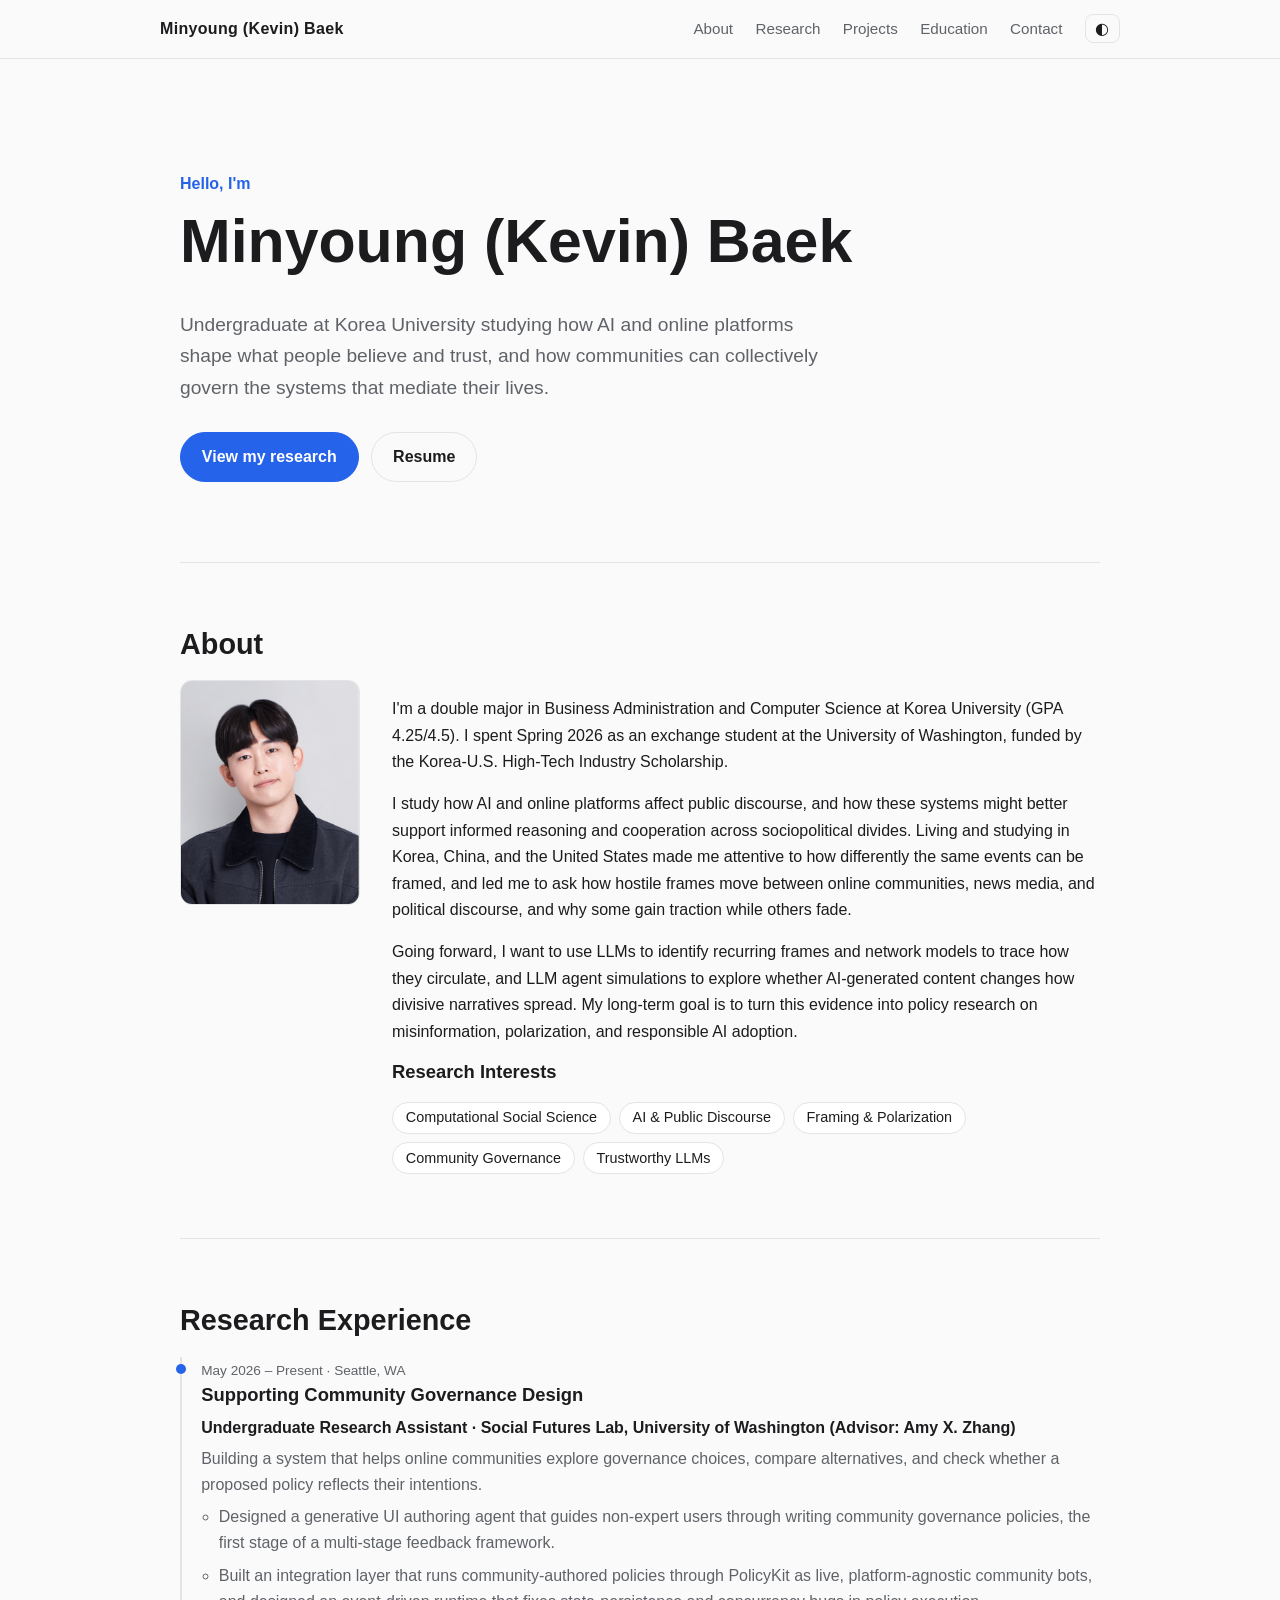
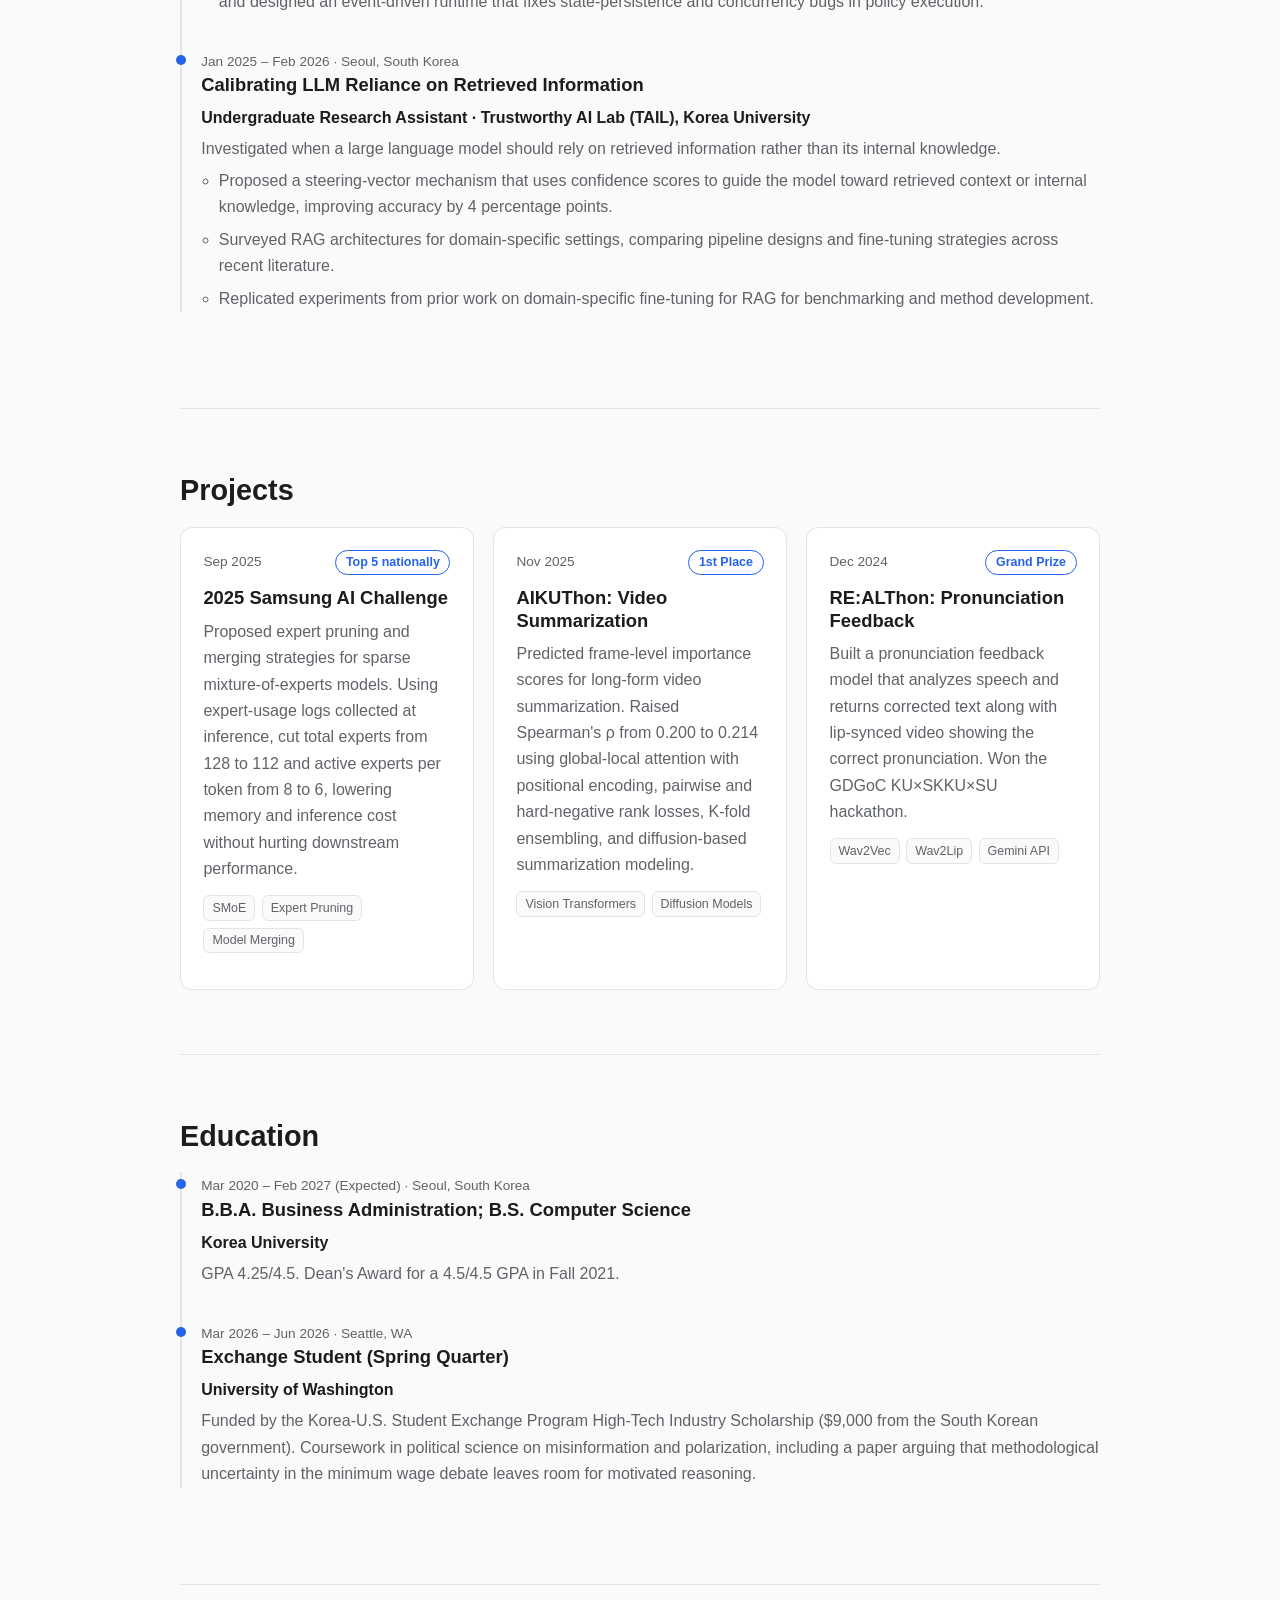
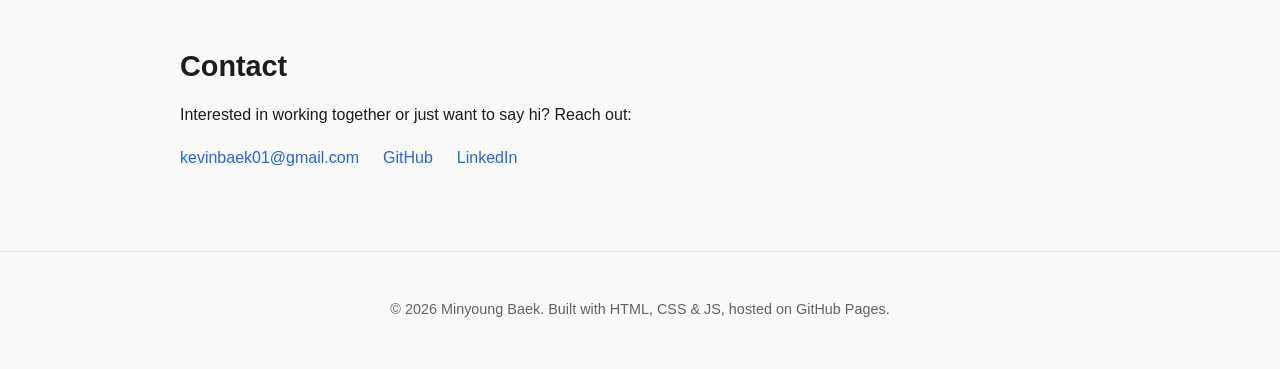
==== commit c6847c4e: "udpate website" ====
--- a/index.html
+++ b/index.html
@@ -257,21 +257,6 @@
               <span>Wav2Vec</span><span>Wav2Lip</span><span>Gemini API</span>
             </p>
           </article>
-
-          <article class="card">
-            <p class="card-meta">
-              <span class="when">Mar – May 2025</span>
-            </p>
-            <h3>Humor Caption Generator</h3>
-            <p>
-              Fine-tuned CLIP and BLIP on the Oxford HIC dataset to generate
-              humorous captions from images.
-            </p>
-            <p class="tags">
-              <span>Vision-Language Models</span><span>CLIP</span
-              ><span>BLIP</span>
-            </p>
-          </article>
         </div>
       </section>
 
--- a/css/style.css
+++ b/css/style.css
@@ -97,7 +97,7 @@
 
 /* ---------- About ---------- */
 .about-grid { display: grid; grid-template-columns: 180px 1fr; gap: 2rem; align-items: start; }
-.avatar { width: 180px; height: 180px; object-fit: cover; border-radius: 50%; border: 1px solid var(--border); }
+.avatar { width: 180px; height: 225px; object-fit: cover; border-radius: 12px; border: 1px solid var(--border); }
 .skills { list-style: none; display: flex; flex-wrap: wrap; gap: 0.5rem; padding: 0; margin: 1.2rem 0 0; }
 .skills li { background: var(--surface); border: 1px solid var(--border); border-radius: 999px; padding: 0.2rem 0.8rem; font-size: 0.9rem; }
 .skill-groups { display: grid; gap: 1rem; margin-top: 1.6rem; }
@@ -165,6 +165,6 @@
   }
   .site-nav.open { display: flex; }
   .about-grid { grid-template-columns: 1fr; }
-  .avatar { width: 120px; height: 120px; }
+  .avatar { width: 120px; height: 150px; }
   .hero { padding: 4rem 0 3rem; }
 }
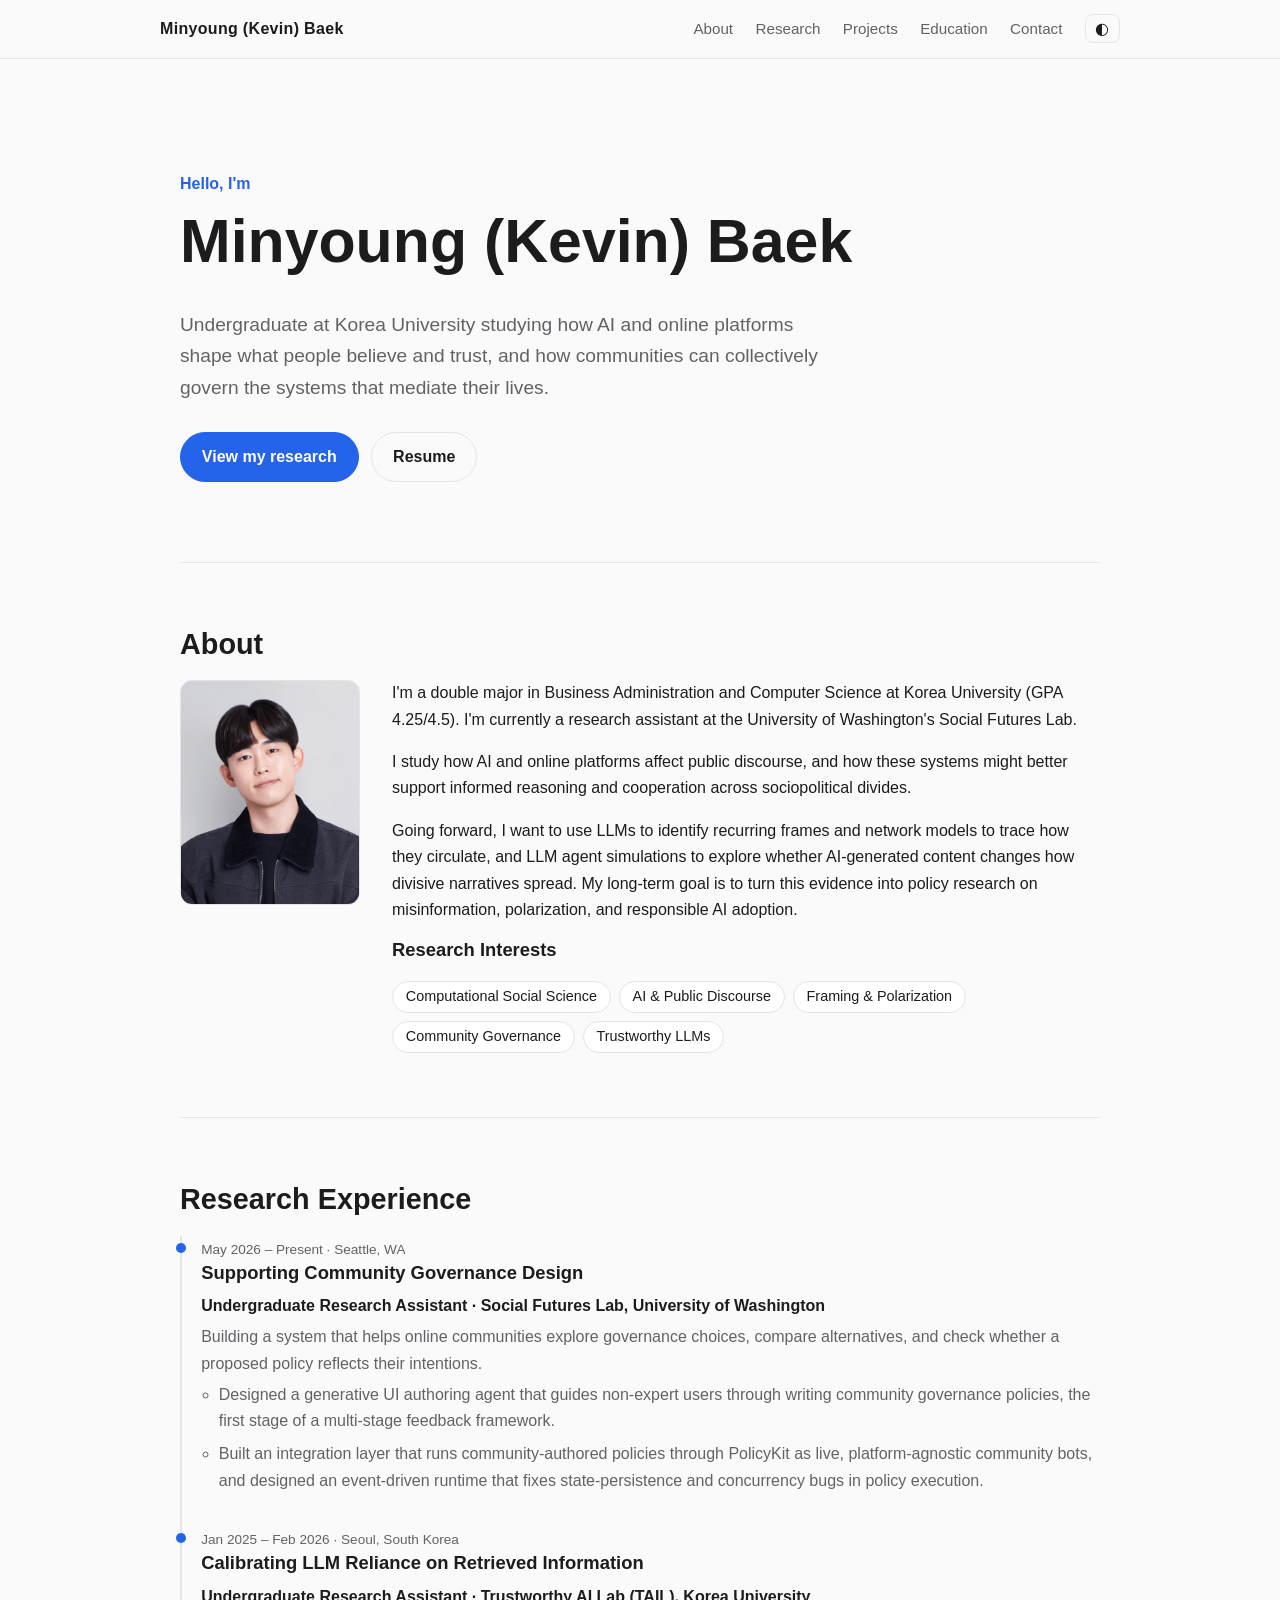
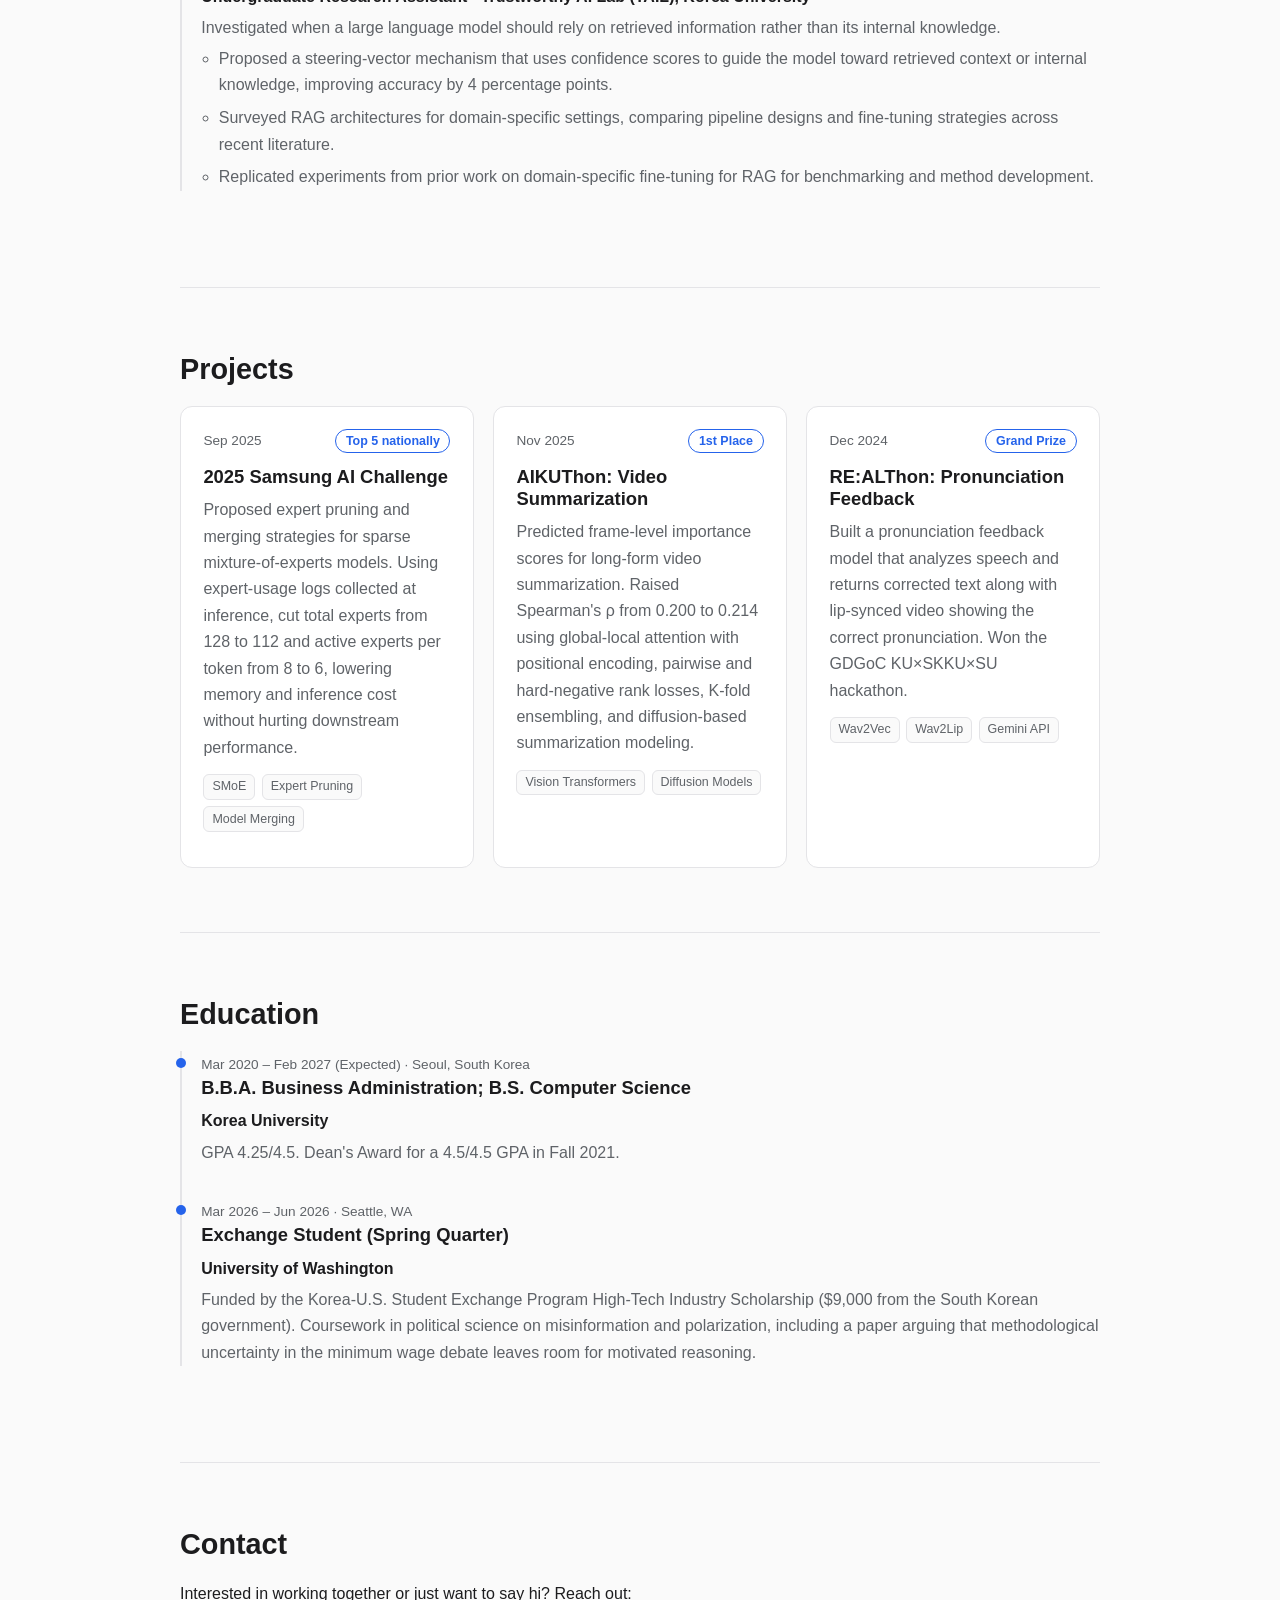
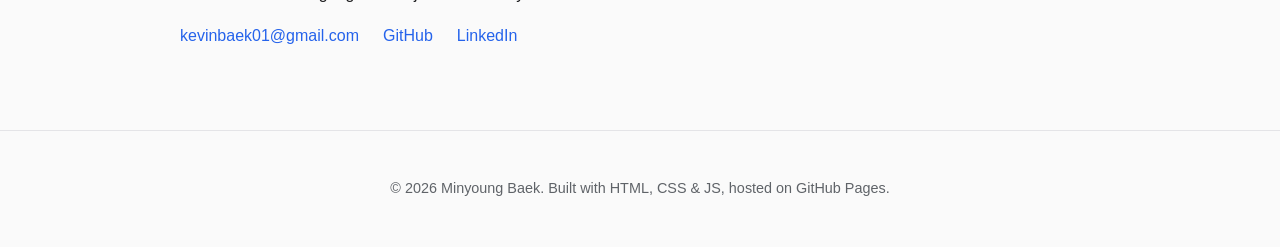
==== commit f77aa703: "update website" ====
--- a/index.html
+++ b/index.html
@@ -66,18 +66,13 @@
           <div>
             <p>
               I'm a double major in Business Administration and Computer Science
-              at Korea University (GPA 4.25/4.5). I spent Spring 2026 as an
-              exchange student at the University of Washington, funded by the
-              Korea-U.S. High-Tech Industry Scholarship.
+              at Korea University (GPA 4.25/4.5). I'm currently a research
+              assistant at the University of Washington's Social Futures Lab.
             </p>
             <p>
               I study how AI and online platforms affect public discourse, and
               how these systems might better support informed reasoning and
-              cooperation across sociopolitical divides. Living and studying in
-              Korea, China, and the United States made me attentive to how
-              differently the same events can be framed, and led me to ask how
-              hostile frames move between online communities, news media, and
-              political discourse, and why some gain traction while others fade.
+              cooperation across sociopolitical divides.
             </p>
             <p>
               Going forward, I want to use LLMs to identify recurring frames and
@@ -149,7 +144,7 @@
             <h3>Supporting Community Governance Design</h3>
             <p class="where">
               Undergraduate Research Assistant · Social Futures Lab, University
-              of Washington (Advisor: Amy X. Zhang)
+              of Washington
             </p>
             <p>
               Building a system that helps online communities explore governance
--- a/css/style.css
+++ b/css/style.css
@@ -97,6 +97,7 @@
 
 /* ---------- About ---------- */
 .about-grid { display: grid; grid-template-columns: 180px 1fr; gap: 2rem; align-items: start; }
+.about-grid > div > p:first-child { margin-top: 0; }
 .avatar { width: 180px; height: 225px; object-fit: cover; border-radius: 12px; border: 1px solid var(--border); }
 .skills { list-style: none; display: flex; flex-wrap: wrap; gap: 0.5rem; padding: 0; margin: 1.2rem 0 0; }
 .skills li { background: var(--surface); border: 1px solid var(--border); border-radius: 999px; padding: 0.2rem 0.8rem; font-size: 0.9rem; }
